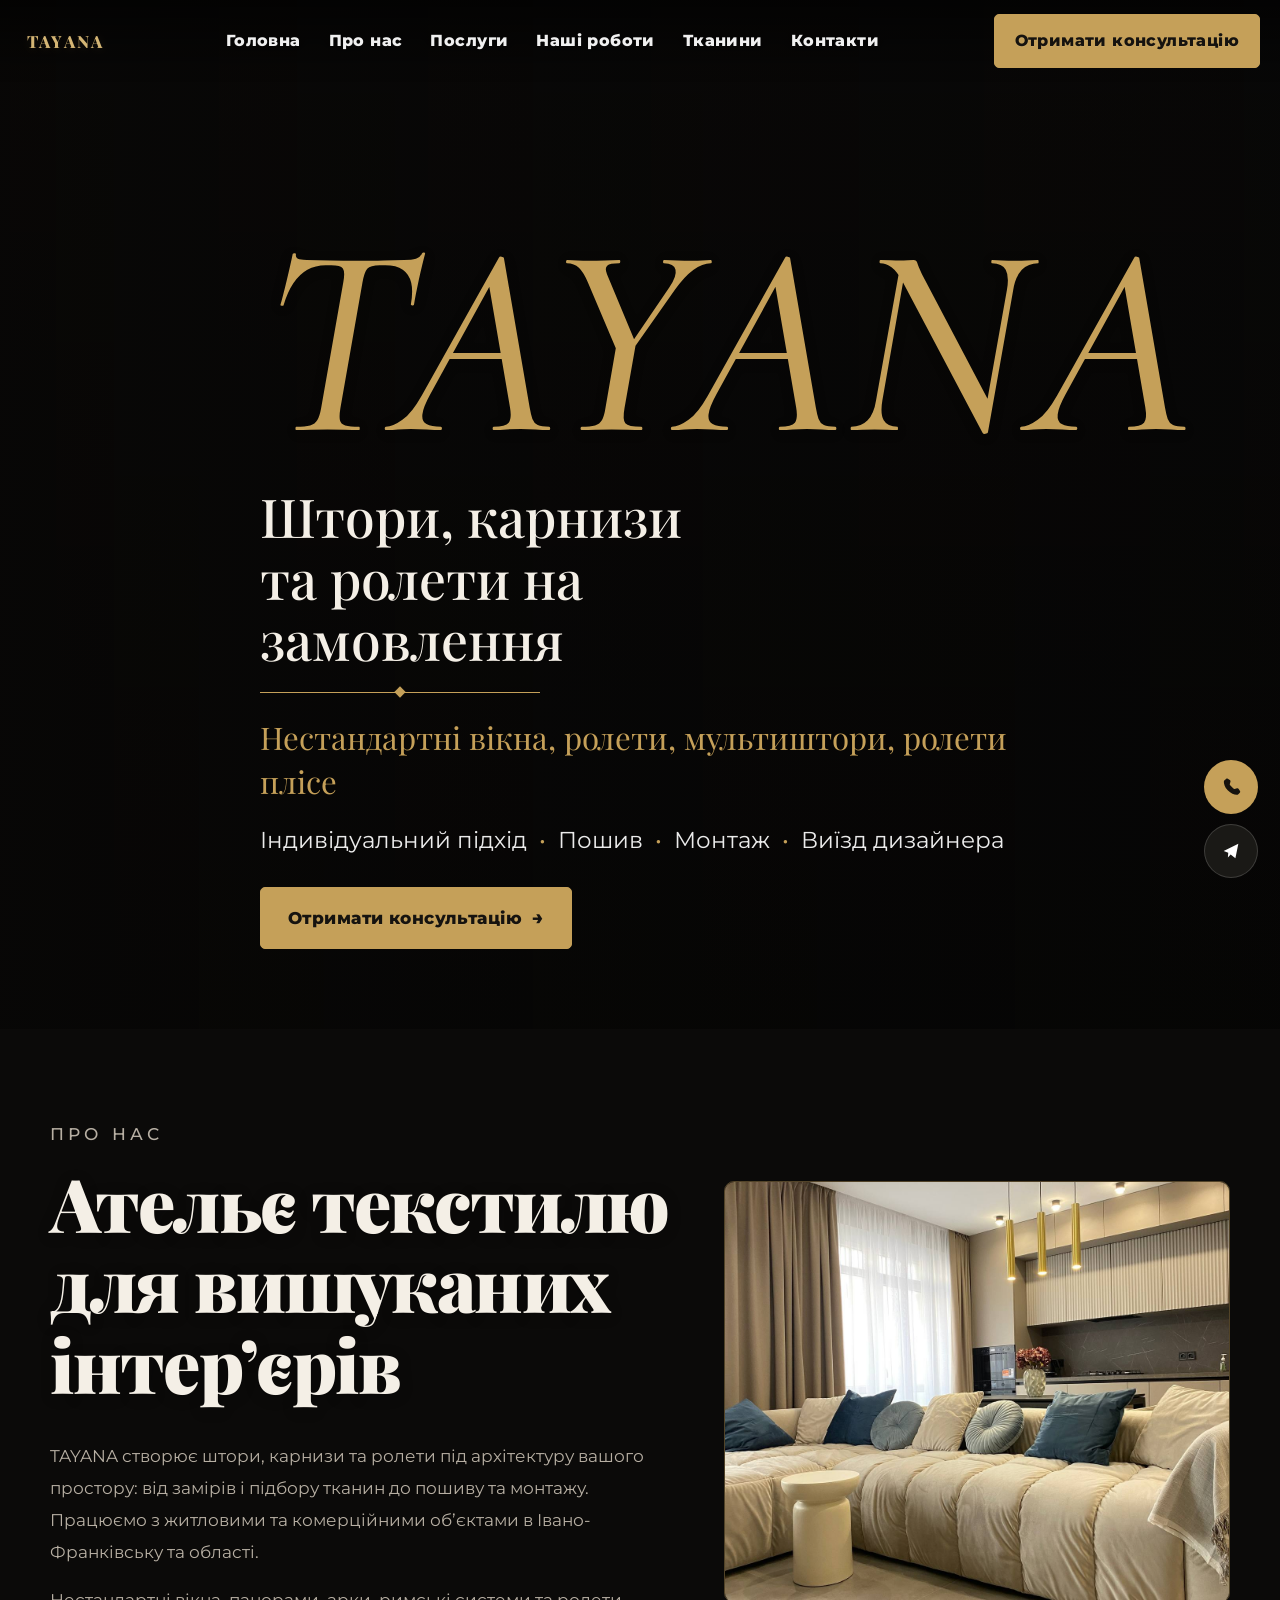
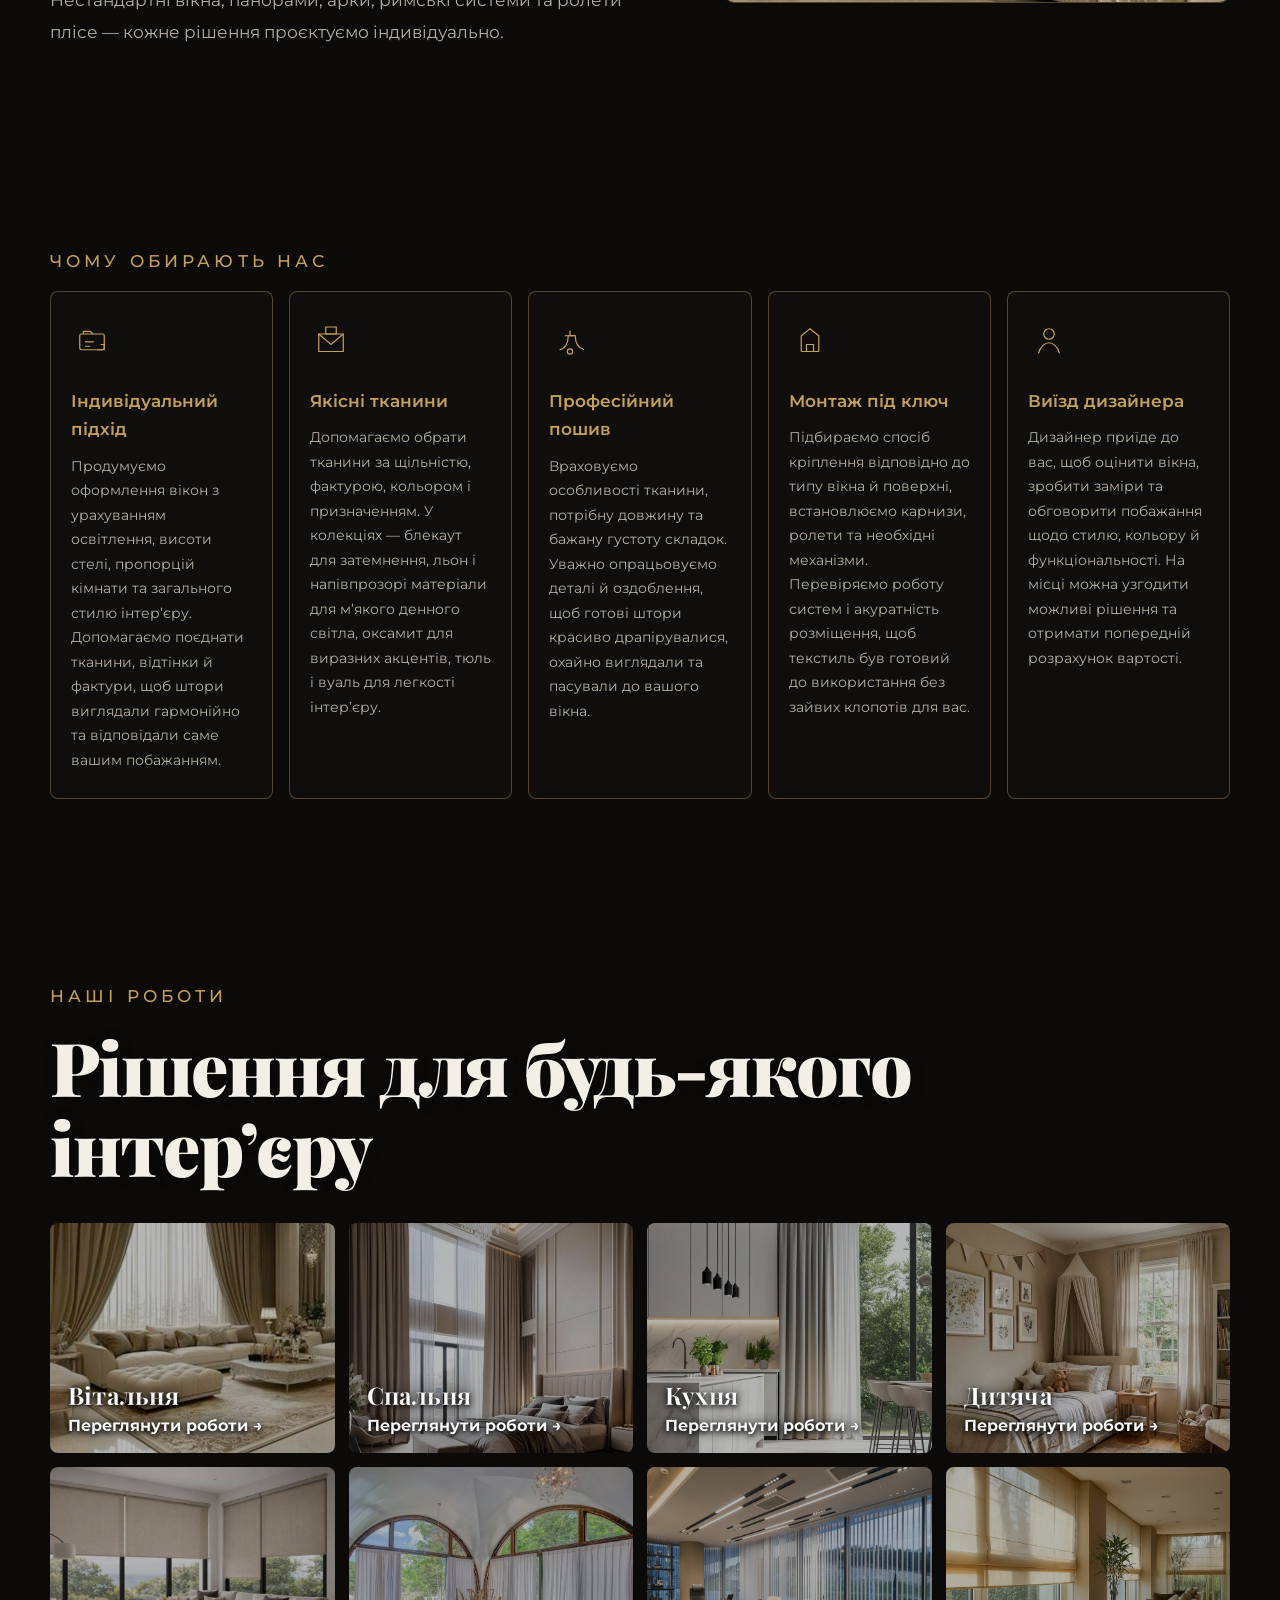
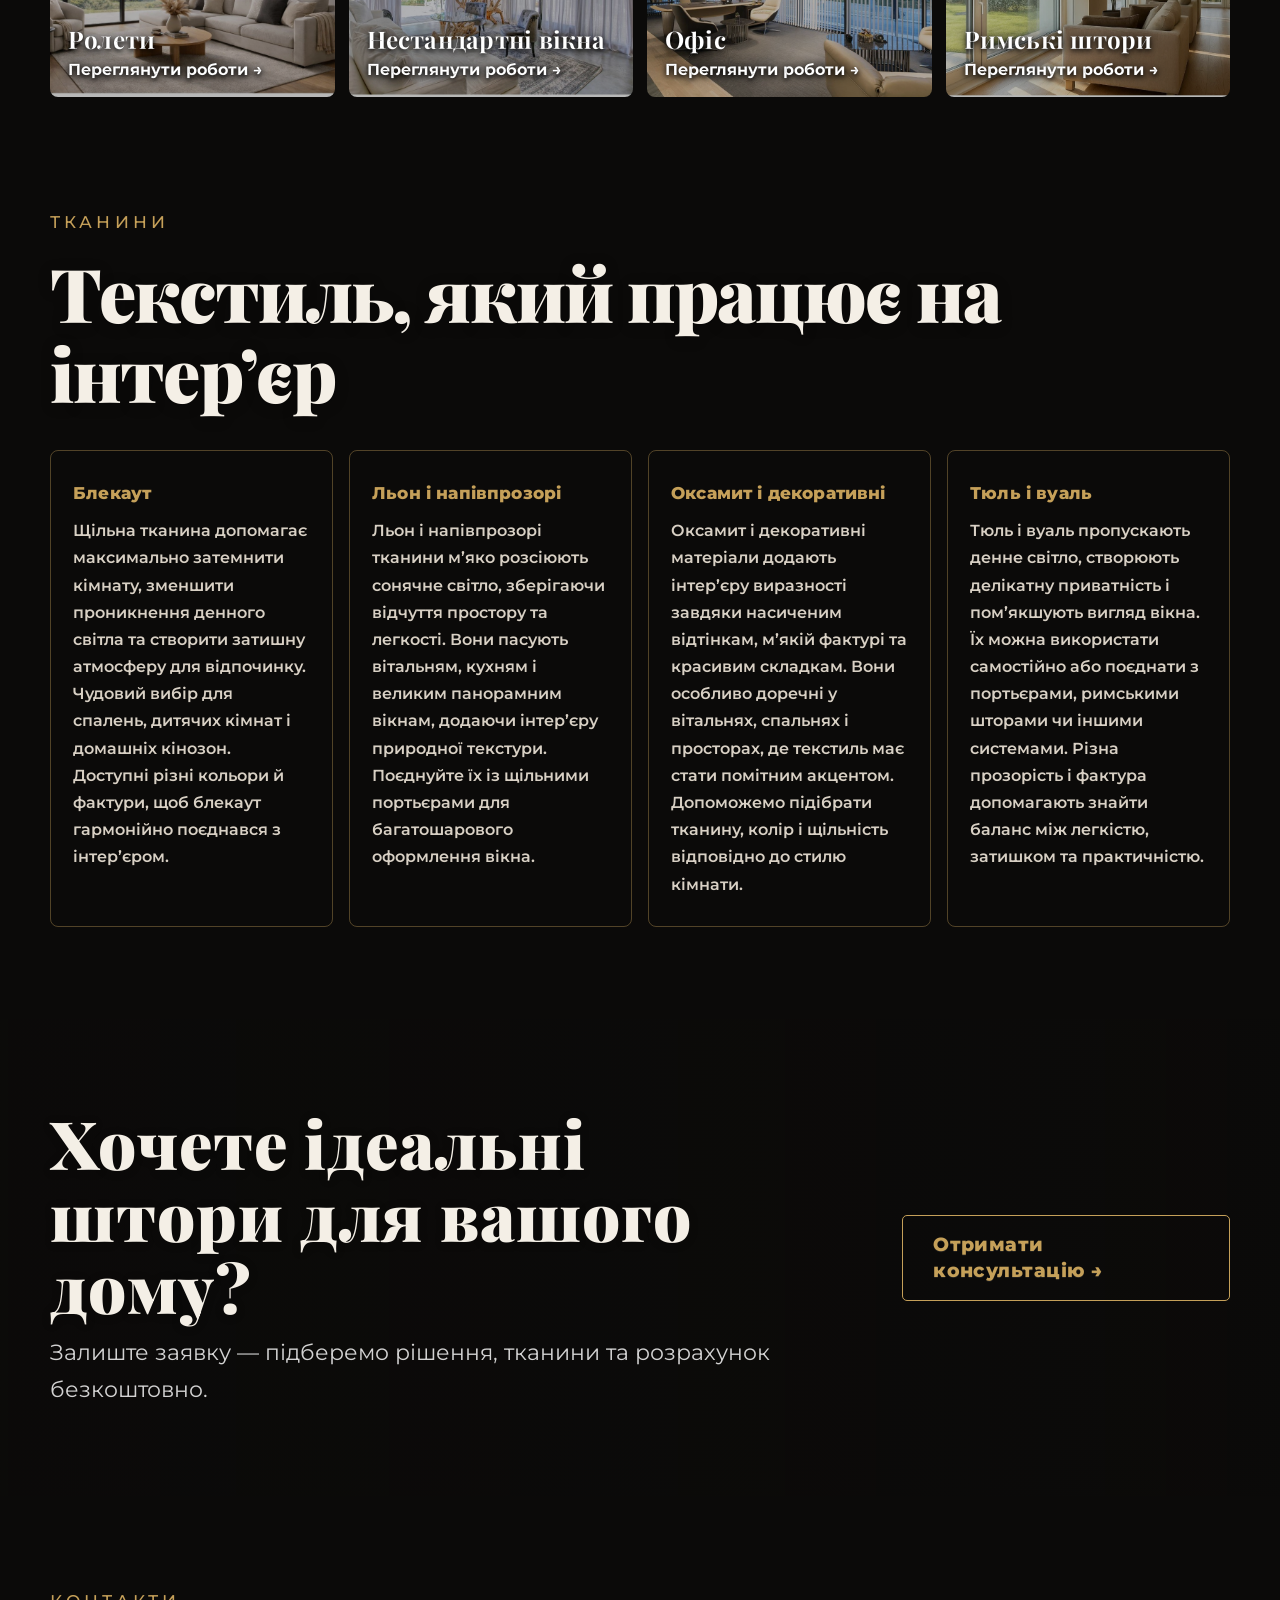
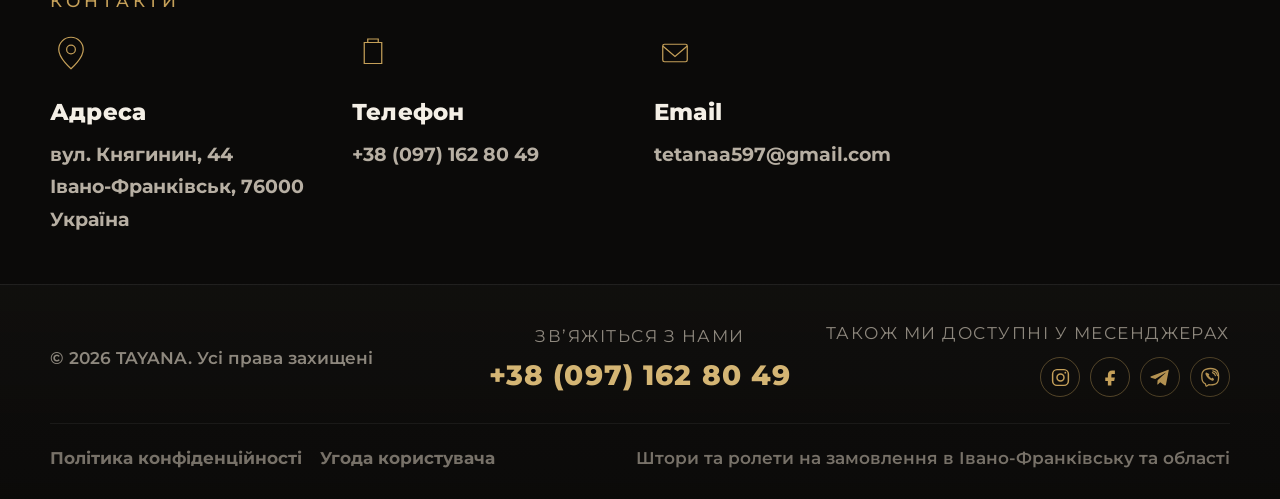
==== index.html @ 565407a5 "Update index.html" ====
<!DOCTYPE html>
<html lang="uk">
<head>
<meta charset="UTF-8">
<title>TAYANA — штори, карнизи та ролети на замовлення</title>
<meta name="viewport" content="width=device-width, initial-scale=1.0, viewport-fit=cover">
<meta name="description" content="TAYANA — індивідуальні штори, карнизи та ролети: дизайн, пошив, монтаж. Безкоштовна консультація та виїзд дизайнера в Івано-Франківську.">
<link rel="canonical" href="https://shtory.netlify.app">
<link rel="preconnect" href="https://fonts.googleapis.com">
<link rel="preconnect" href="https://fonts.gstatic.com" crossorigin>
<link href="https://fonts.googleapis.com/css2?family=Allura&family=Montserrat:wght@400;500;600&display=swap" rel="stylesheet">
<link href="https://fonts.googleapis.com/css2?family=Bodoni+Moda:ital,opsz,wght@0,6..96,400;1,6..96,400;1,6..96,500&family=Cormorant+Garamond:ital,wght@0,400;0,500;0,600;0,700;1,400;1,500;1,600;1,700&family=Montserrat:wght@400;500;600;700&display=swap" rel="stylesheet">
<link href="https://fonts.googleapis.com/css2?family=Italianno&display=swap" rel="stylesheet">
<link href="https://fonts.googleapis.com/css2?family=Allura&display=swap" rel="stylesheet">
<link href="https://fonts.googleapis.com/css2?family=Italianno&family=Montserrat:wght@400;500;600&display=swap" rel="stylesheet">
<link href="https://fonts.googleapis.com/css2?family=Ballet&family=Montserrat:wght@400;500;600&display=swap" rel="stylesheet">
<link href="https://fonts.googleapis.com/css2?family=Bodoni+Moda:wght@400&family=Playfair+Display:ital,wght@0,400;0,500;0,600;0,700;1,400&family=Montserrat:wght@300;400;500;600&display=swap" rel="stylesheet">
<link rel="stylesheet" href="css/style.css">
<link rel="icon" href="favicon.svg" type="image/svg+xml">
<link href="https://fonts.googleapis.com/css2?family=Bodoni+Moda:opsz,wght@6..96,400;6..96,500&family=Cormorant+Garamond:wght@400;500;600&family=Montserrat:wght@400;500;600&display=swap" rel="stylesheet">
<link href="https://fonts.googleapis.com/css2?family=Cormorant+Garamond:ital,wght@0,400;0,500;0,600;0,700;1,400;1,500;1,600;1,700&display=swap" rel="stylesheet">
<meta name="theme-color" content="#0b0a09">
<meta property="og:type" content="website">
<meta property="og:title" content="TAYANA — штори, карнизи та ролети на замовлення">
<meta property="og:description" content="Індивідуальні штори та жалюзі: дизайн, пошив, монтаж.">
<meta property="og:image" content="https://images.unsplash.com/photo-1618221195710-dd6b41faaea6?q=80&w=1200&auto=format&fit=crop">
<meta property="og:url" content="https://shtory.netlify.app">

</head>
<body id="top">



<header class="site-header">
  <div class="header-inner">
    <button class="logo" type="button"
      onclick="sessionStorage.setItem('tayanaRefreshToTop', '1'); if ('scrollRestoration' in history) history.scrollRestoration = 'manual'; window.location.reload();"
      aria-label="Оновити сторінку TAYANA та перейти нагору"
      title="Оновити сторінку й перейти нагору">
      <span>TAYANA</span>
    </button>

    <button class="nav-toggle" type="button" aria-expanded="false" aria-controls="site-nav" aria-label="Меню">
      <span></span><span></span><span></span>
    </button>

    <nav class="site-nav" id="site-nav" aria-label="Основна навігація">
      <a href="#top">Головна</a>
      <a href="#about">Про нас</a>
      <a href="#services">Послуги</a>
      <a href="#works">Наші роботи</a>
      <a href="#fabrics">Тканини</a>
      <a href="#contact">Контакти</a>
    </nav>

    <a class="btn btn-gold header-cta" href="#contact">Отримати консультацію</a>
  </div>
</header>

<main id="main">

<section class="hero">
  <div class="hero-overlay"></div>
  <div class="container hero-content">
    <p class="hero-brand">TAYANA</p>
    <h1>Штори, карнизи та ролети на замовлення</h1>
    <div class="diamond-line" aria-hidden="true"></div>
    <p class="hero-accent">Нестандартні вікна, ролети, мультиштори, ролети плісе</p>
    <p class="hero-features">Індивідуальний підхід <span>•</span> Пошив <span>•</span> Монтаж <span>•</span> Виїзд дизайнера</p>
    <a class="btn btn-gold" href="#contact">Отримати консультацію <span class="arrow">→</span></a>
  </div>
</section>

<section class="section about" id="about">
  <div class="container about-grid">
    <div>
      <p class="eyebrow">Про нас</p>
      <h2>Ательє текстилю для вишуканих інтер’єрів</h2>
      <p>TAYANA створює штори, карнизи та ролети під архітектуру вашого простору: від замірів і підбору тканин до пошиву та монтажу. Працюємо з житловими та комерційними об’єктами в Івано-Франківську та області.</p>
      <p>Нестандартні вікна, панорами, арки, римські системи та ролети плісе — кожне рішення проєктуємо індивідуально.</p>
    </div>
    <figure class="about-photo">
      <img src="images/shtory1.jpg" alt="Інтер’єр з індивідуальними шторами TAYANA">
    </figure>
  </div>
</section>

<section class="section why" id="services">
  <div class="container">
    <p class="eyebrow">Чому обирають нас</p>
    <div class="why-grid">
      <article class="why-card">
        <svg class="icon" viewBox="0 0 48 48" fill="none" aria-hidden="true">
          <rect x="10" y="16" width="28" height="18" rx="2" stroke="currentColor" stroke-width="1.4"/>
          <path d="M14 16v-3h8l3 3M34 28h4v6h-8" stroke="currentColor" stroke-width="1.4"/>
          <path d="M16 25h10M16 30h6" stroke="currentColor" stroke-width="1.4"/>
        </svg>
        <h3>Індивідуальний підхід</h3>
        <p>Продумуємо оформлення вікон з урахуванням освітлення, висоти стелі, пропорцій кімнати та загального стилю інтер’єру. Допомагаємо поєднати тканини, відтінки й фактури, щоб штори виглядали гармонійно та відповідали саме вашим побажанням.</p>
      </article>
      <article class="why-card">
        <svg class="icon" viewBox="0 0 48 48" fill="none" aria-hidden="true">
          <path d="M10 16h28v20H10z" stroke="currentColor" stroke-width="1.4"/>
          <path d="M10 16l14 12 14-12" stroke="currentColor" stroke-width="1.4"/>
          <path d="M18 8h12v8H18z" stroke="currentColor" stroke-width="1.4"/>
        </svg>
        <h3>Якісні тканини</h3>
        <p>Допомагаємо обрати тканини за щільністю, фактурою, кольором і призначенням. У колекціях — блекаут для затемнення, льон і напівпрозорі матеріали для м’якого денного світла, оксамит для виразних акцентів, тюль і вуаль для легкості інтер’єру.</p>
      </article>
      <article class="why-card">
        <svg class="icon" viewBox="0 0 48 48" fill="none" aria-hidden="true">
          <path d="M12 34c8-2 10-10 10-16h8c0 8 4 14 10 16" stroke="currentColor" stroke-width="1.4"/>
          <path d="M18 18h12M24 12v6" stroke="currentColor" stroke-width="1.4"/>
          <circle cx="24" cy="36" r="3" stroke="currentColor" stroke-width="1.4"/>
        </svg>
        <h3>Професійний пошив</h3>
        <p>Враховуємо особливості тканини, потрібну довжину та бажану густоту складок. Уважно опрацьовуємо деталі й оздоблення, щоб готові штори красиво драпірувалися, охайно виглядали та пасували до вашого вікна.</p>
      </article>
      <article class="why-card">
        <svg class="icon" viewBox="0 0 48 48" fill="none" aria-hidden="true">
          <path d="M14 36V18l10-8 10 8v18" stroke="currentColor" stroke-width="1.4"/>
          <path d="M14 36h20M20 28h8v8h-8z" stroke="currentColor" stroke-width="1.4"/>
        </svg>
        <h3>Монтаж під ключ</h3>
        <p>Підбираємо спосіб кріплення відповідно до типу вікна й поверхні, встановлюємо карнизи, ролети та необхідні механізми. Перевіряємо роботу систем і акуратність розміщення, щоб текстиль був готовий до використання без зайвих клопотів для вас.</p>
      </article>
      <article class="why-card">
        <svg class="icon" viewBox="0 0 48 48" fill="none" aria-hidden="true">
          <circle cx="24" cy="16" r="6" stroke="currentColor" stroke-width="1.4"/>
          <path d="M12 38c2-8 8-12 12-12s10 4 12 12" stroke="currentColor" stroke-width="1.4"/>
        </svg>
        <h3>Виїзд дизайнера</h3>
        <p>Дизайнер приїде до вас, щоб оцінити вікна, зробити заміри та обговорити побажання щодо стилю, кольору й функціональності. На місці можна узгодити можливі рішення та отримати попередній розрахунок вартості.</p>
      </article>
    </div>
  </div>
</section>

<section class="section works" id="works">
  <div class="container">
    <p class="eyebrow">Наші роботи</p>
    <h2>Рішення для будь-якого інтер’єру</h2>

    <div class="works-grid">
      <button class="work-card" type="button" onclick="openPortfolio('living')">
        <img class="work-cover" src="images/covers/living-cover.jpg" alt="Штори у вітальні" style="position:absolute;inset:0;width:100%;height:100%;object-fit:cover;filter:brightness(.72);z-index:0;">
        <span class="work-copy" style="z-index:1;">
          <strong>Вітальня</strong>
          <span>Переглянути роботи →</span>
        </span>
      </button>
      <button class="work-card" type="button" onclick="openPortfolio('bedroom')">
        <img class="work-cover" src="images/covers/bedroom-cover.jpg" alt="Штори у спальні" style="position:absolute;inset:0;width:100%;height:100%;object-fit:cover;filter:brightness(.72);z-index:0;">
        <span class="work-copy" style="z-index:1;">
          <strong>Спальня</strong>
          <span>Переглянути роботи →</span>
        </span>
      </button>
      <button class="work-card" type="button" onclick="openPortfolio('kitchen')">
        <img class="work-cover" src="images/covers/kitchen-cover.jpg" alt="Штори на кухні" style="position:absolute;inset:0;width:100%;height:100%;object-fit:cover;filter:brightness(.72);z-index:0;">
        <span class="work-copy" style="z-index:1;">
          <strong>Кухня</strong>
          <span>Переглянути роботи →</span>
        </span>
      </button>
      <button class="work-card" type="button" onclick="openPortfolio('kids')">
        <img class="work-cover" src="images/covers/kids-cover.jpg" alt="Штори у дитячій кімнаті" style="position:absolute;inset:0;width:100%;height:100%;object-fit:cover;filter:brightness(.72);z-index:0;">
        <span class="work-copy" style="z-index:1;">
          <strong>Дитяча</strong>
          <span>Переглянути роботи →</span>
        </span>
      </button>
      <button class="work-card" type="button" onclick="openPortfolio('blinds')">
        <img class="work-cover" src="images/covers/blinds-cover.jpg" alt="Ролети в сучасному інтер’єрі" style="position:absolute;inset:0;width:100%;height:100%;object-fit:cover;filter:brightness(.72);z-index:0;">
        <span class="work-copy" style="z-index:1;">
          <strong>Ролети</strong>
          <span>Переглянути роботи →</span>
        </span>
      </button>
      <button class="work-card work-card--wide" type="button" onclick="openPortfolio('custom')">
        <img class="work-cover" src="images/covers/custom-cover.jpg" alt="Штори для нестандартних вікон" style="position:absolute;inset:0;width:100%;height:100%;object-fit:cover;filter:brightness(.72);z-index:0;">
        <span class="work-copy" style="z-index:1;">
          <strong>Нестандартні вікна</strong>
          <span>Переглянути роботи →</span>
        </span>
      </button>
      <button class="work-card" type="button" onclick="openPortfolio('office')">
        <img class="work-cover" src="images/covers/office-cover.jpg" alt="Штори та ролети в офісі" style="position:absolute;inset:0;width:100%;height:100%;object-fit:cover;filter:brightness(.72);z-index:0;">
        <span class="work-copy" style="z-index:1;">
          <strong>Офіс</strong>
          <span>Переглянути роботи →</span>
        </span>
      </button>
      <button class="work-card" type="button" onclick="openPortfolio('roman')">
        <img class="work-cover" src="images/covers/roman-cover.jpg" alt="Римські штори в інтер’єрі" style="position:absolute;inset:0;width:100%;height:100%;object-fit:cover;filter:brightness(.72);z-index:0;">
        <span class="work-copy" style="z-index:1;">
          <strong>Римські штори</strong>
          <span>Переглянути роботи →</span>
        </span>
      </button>
    </div>
  </div>
</section>

<section class="section fabrics" id="fabrics">
  <div class="container">
    <p class="eyebrow">Тканини</p>
    <h2>Текстиль, який працює на інтер’єр</h2>
    <div class="fabric-grid">
      <article class="fabric-card">
        <h3>Блекаут</h3>
        <p>Щільна тканина допомагає максимально затемнити кімнату, зменшити проникнення денного світла та створити затишну атмосферу для відпочинку. Чудовий вибір для спалень, дитячих кімнат і домашніх кінозон. Доступні різні кольори й фактури, щоб блекаут гармонійно поєднався з інтер’єром.</p>
      </article>
      <article class="fabric-card">
        <h3>Льон і напівпрозорі</h3>
        <p>Льон і напівпрозорі тканини м’яко розсіюють сонячне світло, зберігаючи відчуття простору та легкості. Вони пасують вітальням, кухням і великим панорамним вікнам, додаючи інтер’єру природної текстури. Поєднуйте їх із щільними портьєрами для багатошарового оформлення вікна.</p>
      </article>
      <article class="fabric-card">
        <h3>Оксамит і декоративні</h3>
        <p>Оксамит і декоративні матеріали додають інтер’єру виразності завдяки насиченим відтінкам, м’якій фактурі та красивим складкам. Вони особливо доречні у вітальнях, спальнях і просторах, де текстиль має стати помітним акцентом. Допоможемо підібрати тканину, колір і щільність відповідно до стилю кімнати.</p>
      </article>
      <article class="fabric-card">
        <h3>Тюль і вуаль</h3>
        <p>Тюль і вуаль пропускають денне світло, створюють делікатну приватність і пом’якшують вигляд вікна. Їх можна використати самостійно або поєднати з портьєрами, римськими шторами чи іншими системами. Різна прозорість і фактура допомагають знайти баланс між легкістю, затишком та практичністю.</p>
      </article>
    </div>
  </div>
</section>

<section class="cta-banner">
  <div class="container cta-inner">
    <div>
      <h2>Хочете ідеальні штори для вашого дому?</h2>
      <p>Залиште заявку — підберемо рішення, тканини та розрахунок безкоштовно.</p>
    </div>
    <a class="btn btn-outline" href="#contact">Отримати консультацію →</a>
  </div>
</section>

<section class="section contact" id="contact">
  <div class="container">
    <p class="eyebrow">Контакти</p>
    <div class="contact-grid">
      <div class="contact-col">
        <svg class="icon" viewBox="0 0 48 48" fill="none" aria-hidden="true"><path d="M24 42s14-12 14-22a14 14 0 1 0-28 0c0 10 14 22 14 22Z" stroke="currentColor" stroke-width="1.4"/><circle cx="24" cy="20" r="5" stroke="currentColor" stroke-width="1.4"/></svg>
        <h3>Адреса</h3>
        <p>вул. Княгинин, 44<br>Івано-Франківськ, 76000<br>Україна</p>
      </div>
      <div class="contact-col">
        <svg class="icon" viewBox="0 0 48 48" fill="none" aria-hidden="true"><path d="M14 12h20v24H14z" stroke="currentColor" stroke-width="1.4"/><path d="M18 8h12v4H18zM20 36h8" stroke="currentColor" stroke-width="1.4"/></svg>
        <h3>Телефон</h3>
        <p><a href="tel:+380971628049">+38 (097) 162 80 49</a></p>
      </div>
      <div class="contact-col">
        <svg class="icon" viewBox="0 0 48 48" fill="none" aria-hidden="true"><rect x="10" y="14" width="28" height="20" rx="2" stroke="currentColor" stroke-width="1.4"/><path d="m10 16 14 12 14-12" stroke="currentColor" stroke-width="1.4"/></svg>
        <h3>Email</h3>
        <p><a href="mailto:tetanaa597@gmail.com">tetanaa597@gmail.com</a></p>
      </div>
      
    </div>
  </div>
</section>

</main>

<footer class="site-footer">
  <div class="container footer-content">

    <div class="footer-main">
      <p class="footer-copy">
        © 2026 TAYANA. Усі права захищені
      </p>

      <div class="footer-contact">
        <span class="footer-contact-label">Зв’яжіться з нами</span>

        <a
          class="footer-phone"
          href="tel:+380971628049"
          aria-label="Зателефонувати за номером +38 097 162 80 49">
          +38 (097) 162 80 49
        </a>
      </div>

      <div class="footer-messengers">
        <span class="footer-messengers-label">
          Також ми доступні у месенджерах
        </span>

        <div class="footer-social" aria-label="Месенджери та соціальні мережі">

          <!-- Instagram -->
          <a
            href="https://www.instagram.com/shtoru__roletu?igsi=MWEyeTZkY3M1dHk5aQ=="
            target="_blank"
            rel="noopener noreferrer"
            aria-label="Instagram"
            title="Instagram">
            <svg viewBox="0 0 24 24" width="22" height="22" aria-hidden="true">
              <rect
                x="3"
                y="3"
                width="18"
                height="18"
                rx="5"
                fill="none"
                stroke="currentColor"
                stroke-width="1.7"/>
              <circle
                cx="12"
                cy="12"
                r="4"
                fill="none"
                stroke="currentColor"
                stroke-width="1.7"/>
              <circle
                cx="17.5"
                cy="6.5"
                r="1"
                fill="currentColor"/>
            </svg>
          </a>

          <!-- Facebook -->
          <a
            href="https://www.facebook.com/share/14dhaqptWrh/?mibextid=wwXIfr"
            target="_blank"
            rel="noopener noreferrer"
            aria-label="Facebook"
            title="Facebook">
            <svg viewBox="0 0 24 24" width="22" height="22" aria-hidden="true">
              <path
                d="M14 8h3V4h-3c-3.3 0-5 2-5 5v3H6v4h3v5h4v-5h3.2l.8-4H13V9c0-.7.3-1 1-1Z"
                fill="currentColor"/>
            </svg>
          </a>

          <!-- Telegram -->
          <span
            class="footer-social-icon"
            aria-label="Telegram"
            title="Ми доступні у Telegram">
            <svg viewBox="0 0 24 24" width="22" height="22" aria-hidden="true">
              <path
                d="M21.5 3.5 18.3 20c-.24 1.17-.88 1.46-1.78.91l-4.87-3.59-2.35 2.26c-.26.26-.48.48-.98.48l.35-4.96 9.03-8.16c.39-.35-.09-.55-.61-.2L6.02 13.7 1.24 12.2c-1.04-.33-1.06-1.04.22-1.54L20.14 3.3c.88-.33 1.65.2 1.36.2Z"
                fill="currentColor"/>
            </svg>
          </span>

          <!-- Viber -->
          <span
            class="footer-social-icon"
            aria-label="Viber"
            title="Ми доступні у Viber">
            <svg viewBox="0 0 24 24" width="22" height="22" aria-hidden="true">
              <path
                d="M17.5 2.8C14.2 1.5 9.8 1.5 6.5 2.8 3.8 3.9 2.2 6.3 2.1 9.3c-.1 2.2.1 4.6.7 6.5.5 1.6 1.8 2.8 3.4 3.4l.5 2.1c.1.5.7.7 1.1.4l2.1-1.4c2.2.3 4.5.2 6.6-.4 2.7-.8 4.4-3.1 4.6-5.9.2-2.1.2-4.4-.1-6.4-.4-2.3-1.6-4-3.5-4.8Z"
                fill="none"
                stroke="currentColor"
                stroke-width="1.5"
                stroke-linejoin="round"/>
              <path
                d="M8.1 7.1c.2-.2.5-.3.8-.1l1.4.9c.3.2.4.5.2.8l-.6.9c.8 1.5 1.9 2.6 3.4 3.4l.9-.6c.3-.2.6-.1.8.2l.9 1.4c.2.3.1.6-.1.8l-.6.5c-.5.4-1.2.5-1.8.2-3.2-1.4-5.6-3.8-7-7-.3-.6-.2-1.3.2-1.8l.5-.6Z"
                fill="currentColor"/>
              <path
                d="M14.2 6.4c1.7.4 3 1.7 3.4 3.4M14.6 4.4c2.7.6 4.8 2.7 5.4 5.4"
                fill="none"
                stroke="currentColor"
                stroke-width="1.3"
                stroke-linecap="round"/>
            </svg>
          </span>

        </div>
      </div>
    </div>

    <div class="footer-bottom">
      <p class="footer-legal">
        <a href="privacy.html">Політика конфіденційності</a>
        <a href="terms.html">Угода користувача</a>
      </p>

      <p class="footer-note">
        Штори та ролети на замовлення в Івано-Франківську та області
      </p>
    </div>

  </div>
</footer>

<div class="fab-stack">
  <a class="fab fab-gold" href="tel:+380971628049" aria-label="Зателефонувати">
    <svg viewBox="0 0 24 24" width="22" height="22" aria-hidden="true"><path fill="currentColor" d="M6.6 3.2c.5-.5 1.3-.6 1.9-.2l2.2 1.4c.6.4.9 1.1.7 1.8l-.7 2.6c-.1.5 0 1 .4 1.4l3.5 3.5c.4.4.9.5 1.4.4l2.6-.7c.7-.2 1.4.1 1.8.7l1.4 2.2c.4.6.3 1.4-.2 1.9l-1.6 1.6c-.5.5-1.2.8-1.9.7-2.6-.2-6.3-1.6-9.7-5S4.4 9.2 4.2 6.6c-.1-.7.2-1.4.7-1.9L6.6 3.2Z"/></svg>
  </a>
  <a class="fab fab-dark" href="https://t.me/tayana_shtory" target="_blank" rel="noopener" aria-label="Написати в Telegram">
    <svg viewBox="0 0 24 24" width="22" height="22" aria-hidden="true"><path fill="currentColor" d="M4 12 20 4l-3.2 16-5.2-4.2-3 3.2.4-5.2L4 12Z"/></svg>
  </a>
</div>

<style>
#lightbox-video{
  display:none;
  width:min(92%,1200px);
  max-height:84vh;
  border-radius:8px;
  background:#000;
  object-fit:contain;
}
#lightbox-video::-webkit-media-controls-panel{background-color:rgba(0,0,0,.72);}
@media (max-width:700px){
  #lightbox-video{width:94%;max-height:78vh;}
}
</style>

<div id="lightbox" class="lightbox" onclick="closeLightbox()">
  <span class="close" onclick="closeLightbox(event)" aria-label="Закрити">✕</span>
  <span class="nav prev" onclick="prevImage(event)" aria-label="Попереднє">❮</span>

  <img id="lightbox-img" src="" alt="Фото роботи" onclick="event.stopPropagation()">

  <video
    id="lightbox-video"
    controls
    playsinline
    preload="metadata"
    onclick="event.stopPropagation()"
    aria-label="Відео роботи">
  </video>

  <div id="lightbox-counter">1 / 1</div>
  <span class="nav next" onclick="nextImage(event)" aria-label="Наступне">❯</span>
</div>

<script>
const navToggle = document.querySelector(".nav-toggle");
const header = document.querySelector(".site-header");
const siteNav = document.getElementById("site-nav");

/* Після натискання TAYANA відновлюємо сторінку на самому верху.
   Працює на десктопах, телефонах і планшетах. */
if (sessionStorage.getItem("tayanaRefreshToTop") === "1") {
  sessionStorage.removeItem("tayanaRefreshToTop");
  if ("scrollRestoration" in history) {
    history.scrollRestoration = "manual";
  }
  window.scrollTo(0, 0);
}

navToggle.addEventListener("click", () => {
  const open = header.classList.toggle("is-open");
  navToggle.setAttribute("aria-expanded", open ? "true" : "false");
});

siteNav.querySelectorAll("a").forEach((link) => {
  link.addEventListener("click", () => {
    header.classList.remove("is-open");
    navToggle.setAttribute("aria-expanded", "false");
  });
});

window.addEventListener("scroll", () => {
  header.classList.toggle("is-scrolled", window.scrollY > 24);
});

let currentIndex = 0;
let currentPortfolio = [];

const portfolios = {
  living: [
    "images/portfolio/living/living-01.jpg",
    "images/portfolio/living/living-02.jpg",
    "images/portfolio/living/living-03.jpg",
    "images/portfolio/living/living-04.jpg",
    "images/portfolio/living/living-05.jpg",
    "images/portfolio/living/living-06.jpg",
    "images/portfolio/living/living-07.jpg",
    "images/portfolio/living/living-08.jpg",
    "images/portfolio/living/living-09.jpg",
    "images/portfolio/living/living-10.jpg",
    "images/portfolio/living/living-11.jpg",
    "images/portfolio/living/living-12.jpg",
    "images/portfolio/living/living-13.jpg",
    "images/portfolio/living/living-14.jpg",
    "images/portfolio/living/living-15.jpg",
    "images/portfolio/living/living-16.jpg",
    "images/portfolio/living/living-17.jpg",
    "images/portfolio/living/living-18.mp4",
    "images/portfolio/living/living-19.mp4",
    "images/portfolio/living/living-20.jpg",
    "images/portfolio/living/living-21.jpg"
  ],
  bedroom: [
    "images/portfolio/bedroom/bedroom-01.jpg",
    "images/portfolio/bedroom/bedroom-02.jpg",
    "images/portfolio/bedroom/bedroom-03.jpg",
    "images/portfolio/bedroom/bedroom-04.jpg",
    "images/portfolio/bedroom/bedroom-05.jpg",
    "images/portfolio/bedroom/bedroom-06.jpg",
    "images/portfolio/bedroom/bedroom-07.jpg",
    "images/portfolio/bedroom/bedroom-08.jpg",
    "images/portfolio/bedroom/bedroom-09.jpg",
    "images/portfolio/bedroom/bedroom-10.jpg",
    "images/portfolio/bedroom/bedroom-11.mp4"
  ],
  kitchen: [
    "images/portfolio/kitchen/kitchen-01.jpg",
    "images/portfolio/kitchen/kitchen-02.jpg",
    "images/portfolio/kitchen/kitchen-03.jpg",
    "images/portfolio/kitchen/kitchen-04.jpg",
    "images/portfolio/kitchen/kitchen-05.jpg",
    "images/portfolio/kitchen/kitchen-06.jpg",
    "images/portfolio/kitchen/kitchen-07.jpg",
    "images/portfolio/kitchen/kitchen-08.jpg",
    "images/portfolio/kitchen/kitchen-09.jpg",
    "images/portfolio/kitchen/kitchen-10.jpg",
    "images/portfolio/kitchen/kitchen-11.jpg",
    "images/portfolio/kitchen/kitchen-12.jpg",
    "images/portfolio/kitchen/kitchen-13.jpg",
    "images/portfolio/kitchen/kitchen-14.mp4",
    "images/portfolio/kitchen/kitchen-15.jpg",
    "images/portfolio/kitchen/kitchen-16.jpg",
    "images/portfolio/kitchen/kitchen-17.jpg",
    "images/portfolio/kitchen/kitchen-18.jpg",
    "images/portfolio/kitchen/kitchen-19.jpg",
    "images/portfolio/kitchen/kitchen-20.jpg",
    "images/portfolio/kitchen/kitchen-21.jpg"
  ],
  kids: [
    "images/portfolio/kids/kids-01.jpg",
    "images/portfolio/kids/kids-02.jpg",
    "images/portfolio/kids/kids-03.jpg"
  ],
  office: [
    "images/portfolio/office/office-01.jpg",
    "images/portfolio/office/office-02.mp4",
    "images/portfolio/office/office-03.jpg",
    "images/portfolio/office/office-04.jpg",
    "images/portfolio/office/office-05.jpg",
    "images/portfolio/office/office-06.jpg",
    "images/portfolio/office/office-07.jpg",
    "images/portfolio/office/office-08.jpg",
    "images/portfolio/office/office-09.jpg",
    "images/portfolio/office/office-10.jpg",
    "images/portfolio/office/office-11.mp4",
    "images/portfolio/office/office-12.jpg",
    "images/portfolio/office/office-13.jpg",
    "images/portfolio/office/office-14.jpg",
    "images/portfolio/office/office-15.jpg",
    "images/portfolio/office/office-16.jpg"
  ],
  blinds: [
    "images/portfolio/blinds/blinds-01.mp4",
    "images/portfolio/blinds/blinds-02.jpg",
    "images/portfolio/blinds/blinds-03.mp4",
    "images/portfolio/blinds/blinds-04.jpg",
    "images/portfolio/blinds/blinds-05.jpg",
    "images/portfolio/blinds/blinds-06.jpg",
    "images/portfolio/blinds/blinds-07.jpg",
    "images/portfolio/blinds/blinds-08.jpg",
    "images/portfolio/blinds/blinds-09.mp4"
  ],
  custom: [
    "images/portfolio/custom/custom-01.jpg",
    "images/portfolio/custom/custom-02.jpg",
    "images/portfolio/custom/custom-03.jpg",
    "images/portfolio/custom/custom-04.jpg",
    "images/portfolio/custom/custom-05.jpg",
    "images/portfolio/custom/custom-06.jpg",
    "images/portfolio/custom/custom-07.jpg",
    "images/portfolio/custom/custom-08.jpg",
    "images/portfolio/custom/custom-09.jpg",
    "images/portfolio/custom/custom-10.mp4",
    "images/portfolio/custom/custom-11.mp4"
  ],
  roman: [
    "images/portfolio/roman/roman-01.jpg",
    "images/portfolio/roman/roman-02.jpg",
    "images/portfolio/roman/roman-03.jpg"
  ]
};

function updateCounter() {
  const counter = document.getElementById("lightbox-counter");
  if (counter && currentPortfolio.length) {
    counter.innerText = `${currentIndex + 1} / ${currentPortfolio.length}`;
  }
}

function showMedia(src) {
  const img = document.getElementById("lightbox-img");
  const video = document.getElementById("lightbox-video");

  const isVideo = /\.mp4(?:[?#].*)?$/i.test(src);

  if (isVideo) {
    img.style.display = "none";
    img.removeAttribute("src");
    video.style.display = "block";
    video.src = src;
    video.load();
  } else {
    video.pause();
    video.removeAttribute("src");
    video.load();
    video.style.display = "none";
    img.style.display = "block";
    img.src = src;
  }
}

function openPortfolio(type) {
  currentPortfolio = portfolios[type] || [];
  currentIndex = 0;

  if (!currentPortfolio.length) return;

  const lightbox = document.getElementById("lightbox");
  showMedia(currentPortfolio[currentIndex]);
  updateCounter();
  lightbox.style.display = "flex";
  document.body.style.overflow = "hidden";
}

function closeLightbox(e) {
  if (e) e.stopPropagation();

  const video = document.getElementById("lightbox-video");
  if (video) {
    video.pause();
    video.removeAttribute("src");
    video.load();
  }

  currentPortfolio = [];
  currentIndex = 0;
  document.getElementById("lightbox").style.display = "none";
  document.body.style.overflow = "";
}

function prevImage(e) {
  e.stopPropagation();
  if (!currentPortfolio.length) return;
  currentIndex = (currentIndex - 1 + currentPortfolio.length) % currentPortfolio.length;
  showMedia(currentPortfolio[currentIndex]);
  updateCounter();
}

function nextImage(e) {
  e.stopPropagation();
  if (!currentPortfolio.length) return;
  currentIndex = (currentIndex + 1) % currentPortfolio.length;
  showMedia(currentPortfolio[currentIndex]);
  updateCounter();
}

document.addEventListener("keydown", (e) => {
  const lightbox = document.getElementById("lightbox");
  if (lightbox.style.display === "flex") {
    if (e.key === "ArrowRight") nextImage(e);
    if (e.key === "ArrowLeft") prevImage(e);
    if (e.key === "Escape") closeLightbox();
  }
});

let touchStartX = 0;
const lightboxEl = document.getElementById("lightbox");
lightboxEl.addEventListener("touchstart", (e) => {
  touchStartX = e.changedTouches[0].screenX;
}, { passive: true });
lightboxEl.addEventListener("touchend", (e) => {
  const delta = e.changedTouches[0].screenX - touchStartX;
  if (Math.abs(delta) < 40) return;
  if (delta < 0) nextImage(e);
  else prevImage(e);
});
</script>
</body>
</html>
---- css/style.css ----
:root {
  --bg: #0b0a09;
  --bg-elev: #12110f;
  --gold: #c5a059;
  --gold-soft: #d4b574;
  --text: #f4efe6;
  --muted: #b7afa3;
  --line: rgba(197, 160, 89, 0.38);
  --container: 1180px;
  --header-h: 82px;
}

*,
*::before,
*::after {
  box-sizing: border-box;
  margin: 0;
  padding: 0;
}

html {
  scroll-behavior: smooth;
}

body {
  font-family: "Montserrat", sans-serif;
  font-weight: 400;
  color: var(--text);
  background: var(--bg);
  line-height: 1.7;
  overflow-x: hidden;
  -webkit-font-smoothing: antialiased;
}

img {
  display: block;
  max-width: 100%;
  height: auto;
}

a {
  color: inherit;
  text-decoration: none;
}

button {
  font: inherit;
  color: inherit;
  background: none;
  border: 0;
  cursor: pointer;
}

.container {
  width: min(100% - 40px, var(--container));
  margin-inline: auto;
}


.eyebrow {
  margin-bottom: 18px;
  color: var(--gold);
  font-size: 0.78rem;
  font-weight: 500;
  letter-spacing: 0.28em;
  text-transform: uppercase;
}

h1,
h2,
.logo {
  font-family: "Playfair Display", serif;
  font-weight: 500;
}

.hero-brand {
  font-family: "Bodoni Moda", serif;
  font-weight: 400;
}

h2 {
  max-width: 16ch;
  margin-bottom: 36px;
  font-size: clamp(2rem, 4vw, 3.1rem);
  line-height: 1.15;
}

h3 {
  font-size: 1.05rem;
  font-weight: 600;
}

.section {
  padding: 92px 0;
}

.icon {
  width: 42px;
  height: 42px;
  color: var(--gold);
}

/* Header */

.site-header {
  position: fixed;
  inset: 0 0 auto 0;
  z-index: 50;
  height: var(--header-h);
  background: linear-gradient(180deg, rgba(0, 0, 0, 0.55), transparent);
  transition: background 0.3s ease, border-color 0.3s ease;
}

.site-header.is-scrolled,
.site-header.is-open {
  background: rgba(11, 10, 9, 0.94);
  border-bottom: 1px solid var(--line);
}

.header-inner {
  display: flex;
  align-items: center;
  gap: 24px;
  width: min(100% - 40px, 1280px);
  height: 100%;
  margin-inline: auto;
}

/* Компактна кнопка оновлення сторінки TAYANA */

.logo {
  appearance: none;
  -webkit-appearance: none;
  display: inline-flex;
  align-items: center;
  justify-content: center;
  flex: 0 0 auto;
  width: auto;
  min-width: 0;
  height: 42px;
  padding: 0 7px;
  border: 0;
  border-radius: 4px;
  background: transparent;
  color: var(--gold-soft);
  font-family: "Playfair Display", Georgia, serif;
  font-size: 0.82rem;
  font-weight: 700;
  line-height: 1;
  letter-spacing: 0.12em;
  white-space: nowrap;
  cursor: pointer;
  text-shadow: 0 1px 8px rgba(197, 160, 89, 0.12);
  transition: color 0.25s ease, background 0.25s ease, text-shadow 0.25s ease;
}

.logo span {
  display: block;
}

.logo:hover {
  color: #f1d69b;
  background: rgba(197, 160, 89, 0.07);
  text-shadow: 0 0 14px rgba(197, 160, 89, 0.25);
}

.logo:focus-visible {
  outline: 1px solid var(--gold-soft);
  outline-offset: 3px;
}

.site-nav {
  display: flex;
  flex: 1;
  justify-content: center;
  gap: 28px;
}

.site-nav a {
  color: rgba(255, 255, 255, 0.96);
  font-size: 0.9rem;
  font-weight: 800;
  letter-spacing: 0.035em;
  text-shadow: 0 1px 8px rgba(0, 0, 0, 0.55);
}

.site-nav a:hover {
  color: var(--gold);
}

.nav-toggle {
  display: none;
  width: 42px;
  height: 42px;
  position: relative;
  margin-left: auto;
}

.nav-toggle span {
  position: absolute;
  left: 10px;
  right: 10px;
  height: 1.5px;
  background: #fff;
}

.nav-toggle span:nth-child(1) { top: 14px; }
.nav-toggle span:nth-child(2) { top: 20px; }
.nav-toggle span:nth-child(3) { top: 26px; }

.header-cta {
  min-width: 0;
}

/* Buttons */

.btn {
  display: inline-flex;
  align-items: center;
  justify-content: center;
  gap: 10px;
  min-height: 48px;
  padding: 12px 22px;
  border: 1px solid var(--gold);
  border-radius: 5px;
  font-size: 0.9rem;
  font-weight: 800;
  letter-spacing: 0.025em;
  text-shadow: 0 1px 0 rgba(255, 255, 255, 0.08);
  transition: background 0.25s ease, color 0.25s ease, transform 0.25s ease;
}

.btn-gold {
  background: var(--gold);
  color: #16130f;
}

.btn-gold:hover {
  background: var(--gold-soft);
}

.btn-outline {
  background: transparent;
  color: var(--gold);
}

.btn-outline:hover {
  background: var(--gold);
  color: #16130f;
}

.arrow {
  font-size: 1.1em;
}

/* Hero */

.hero {
  position: relative;
  min-height: 100svh;
  display: flex;
  align-items: center;
  padding: calc(var(--header-h) + 40px) 0 80px;
  background:
    url("https://images.unsplash.com/photo-1618221195710-dd6b41faaea6?q=80&w=2000&auto=format&fit=crop")
    center/cover no-repeat;
}

.hero-overlay {
  position: absolute;
  inset: 0;
  background:
    linear-gradient(90deg, rgba(8, 7, 6, 0.82) 0%, rgba(8, 7, 6, 0.45) 48%, rgba(8, 7, 6, 0.2) 100%),
    linear-gradient(180deg, rgba(0, 0, 0, 0.25), rgba(0, 0, 0, 0.55));
}

.hero-content {
  position: relative;
  z-index: 1;
  max-width: 760px;
}

.hero-brand {
  display: block;
  margin: 0 0 38px;

  color: var(--gold);
  font-family: "Italianno", cursive;
  font-style: normal;
  font-weight: 400;

  font-size: clamp(8rem, 13vw, 13rem);
  line-height: 0.65;
  letter-spacing: 0.015em;

  white-space: nowrap;
  transform: none;
  text-shadow: 0 2px 14px rgba(0, 0, 0, 0.22);
}

.hero h1 {
  max-width: 14ch;
  font-size: clamp(2rem, 4.4vw, 3.35rem);
  line-height: 1.15;
}

.diamond-line {
  position: relative;
  width: min(280px, 70%);
  height: 1px;
  margin: 22px 0;
  background: var(--gold);
}

.diamond-line::after {
  content: "";
  position: absolute;
  left: 50%;
  top: 50%;
  width: 8px;
  height: 8px;
  background: var(--gold);
  transform: translate(-50%, -50%) rotate(45deg);
}

.hero-accent {
  color: var(--gold);
  font-family: "Playfair Display", serif;
  font-size: clamp(1.05rem, 2vw, 1.35rem);
}

.hero-features {
  margin: 18px 0 28px;
  color: rgba(255, 255, 255, 0.92);
  font-size: 0.95rem;
}

.hero-features span {
  color: var(--gold);
  margin: 0 6px;
}

/* About */

.about {
  background: var(--bg);
}

.about-grid {
  display: grid;
  grid-template-columns: 1.1fr 0.9fr;
  gap: 56px;
  align-items: center;
}

.about p {
  color: var(--muted);
  margin-bottom: 16px;
}

.about-photo {
  overflow: hidden;
  border-radius: 10px;
  border: 1px solid var(--line);
}

.about-photo img {
  width: 100%;
  height: 420px;
  object-fit: cover;
}

/* Why */

.why-grid {
  display: grid;
  grid-template-columns: repeat(5, 1fr);
  gap: 16px;
}

.why-card {
  padding: 28px 20px 26px;
  border: 1px solid var(--line);
  border-radius: 8px;
  background: rgba(18, 17, 15, 0.7);
}

.why-card h3 {
  margin: 16px 0 10px;
  color: var(--gold);
}

.why-card p {
  color: var(--muted);
  font-size: 0.9rem;
}

/* Works */

.works h2 {
  max-width: none;
}

.works-grid {
  display: grid;
  grid-template-columns: repeat(4, 1fr);
  gap: 14px;
}

.work-card {
  position: relative;
  min-height: 230px;
  height: 230px;
  overflow: hidden;
  border-radius: 8px;
  text-align: left;
  background:
    linear-gradient(180deg, rgba(0, 0, 0, 0.15), rgba(0, 0, 0, 0.72)),
    var(--photo) center/cover no-repeat;
}

.work-card--wide {
  grid-column: span 1;
}

.work-copy {
  position: absolute;
  left: 18px;
  right: 18px;
  bottom: 16px;
  display: flex;
  flex-direction: column;
  gap: 4px;
}

.work-copy strong {
  font-family: "Playfair Display", serif;
  font-size: 1.25rem;
  font-weight: 500;
}

.work-copy span {
  color: rgba(255, 255, 255, 0.86);
  font-size: 0.82rem;
}

.work-card:hover {
  transform: scale(1.01);
}

/* Fabrics */

.fabrics {
  padding-top: 20px;
}

.fabric-grid {
  display: grid;
  grid-template-columns: repeat(4, 1fr);
  gap: 16px;
}

.fabric-card {
  padding: 28px 22px;
  border: 1px solid var(--line);
  border-radius: 8px;
}

.fabric-card h3 {
  margin-bottom: 10px;
  color: var(--gold);
}

.fabric-card p {
  color: var(--muted);
  font-size: 0.92rem;
}

/* CTA */

.cta-banner {
  position: relative;
  padding: 88px 0;
  background:
    linear-gradient(90deg, rgba(11, 10, 9, 0.55), rgba(11, 10, 9, 0.88)),
    url("https://images.unsplash.com/photo-1615874959474-d609969a20ed?q=80&w=1800&auto=format&fit=crop")
    center/cover no-repeat;
}

.cta-inner {
  display: flex;
  align-items: center;
  justify-content: space-between;
  gap: 32px;
}

.cta-banner h2 {
  margin-bottom: 12px;
  max-width: 16ch;
}

.cta-banner p {
  color: rgba(255, 255, 255, 0.82);
}

/* Contact */

.contact {
  padding-bottom: 48px;
}

.contact-grid {
  display: grid;
  grid-template-columns: repeat(4, 1fr);
  gap: 28px;
}

.contact-col h3 {
  margin: 14px 0 10px;
}

.contact-col p,
.contact-col a {
  color: var(--muted);
}

.contact-col a:hover {
  color: var(--gold);
}

/* Footer */

.site-footer {
  border-top: 1px solid rgba(255, 255, 255, 0.08);
  padding: 22px 0 28px;
}

.footer-bar {
  display: flex;
  align-items: center;
  justify-content: space-between;
  gap: 16px;
  color: #8d877d;
  font-size: 0.8rem;
}

.footer-legal,
.footer-social {
  display: flex;
  gap: 18px;
}

.footer-bar a:hover {
  color: var(--gold);
}

/* FAB */

.fab-stack {
  position: fixed;
  right: 22px;
  bottom: 22px;
  z-index: 40;
  display: flex;
  flex-direction: column;
  gap: 10px;
}

.fab {
  width: 54px;
  height: 54px;
  display: grid;
  place-items: center;
  border-radius: 50%;
}

.fab-gold {
  background: var(--gold);
  color: #16130f;
}

.fab-dark {
  background: #1a1916;
  color: #fff;
  border: 1px solid rgba(255, 255, 255, 0.16);
}

/* Lightbox */

.lightbox {
  position: fixed;
  inset: 0;
  display: none;
  align-items: center;
  justify-content: center;
  background: rgba(8, 7, 6, 0.94);
  z-index: 100;
}

.lightbox img {
  max-width: min(92%, 1200px);
  max-height: 84vh;
  border-radius: 8px;
}

.lightbox .nav,
.lightbox .close {
  position: absolute;
  display: grid;
  place-items: center;
  color: #fff;
  cursor: pointer;
}

.lightbox .nav {
  top: 50%;
  width: 48px;
  height: 48px;
  transform: translateY(-50%);
  font-size: 28px;
}

.lightbox .prev { left: 18px; }
.lightbox .next { right: 18px; }
.lightbox .close {
  top: 18px;
  right: 22px;
  font-size: 26px;
}

#lightbox-counter {
  position: absolute;
  bottom: 22px;
  color: var(--gold);
  letter-spacing: 0.12em;
}

/* Legal pages */

.legal-page {
  padding: calc(var(--header-h) + 48px) 0 80px;
}

.legal-page h1 {
  margin-bottom: 24px;
  font-size: 2.4rem;
}

.legal-page p,
.legal-page li {
  color: var(--muted);
  margin-bottom: 14px;
  max-width: 72ch;
}

/* Responsive */

@media (max-width: 1100px) {
  .why-grid,
  .fabric-grid,
  .contact-grid {
    grid-template-columns: repeat(2, 1fr);
  }

  .works-grid {
    grid-template-columns: repeat(2, 1fr);
  }

  .work-card--wide {
    grid-column: span 2;
  }

  .about-grid,
  .cta-inner,
  .footer-bar {
    grid-template-columns: 1fr;
    display: grid;
  }
}

.legal-header .site-nav {
  justify-content: flex-end;
}

@media (max-width: 860px) {
  .nav-toggle {
    display: block;
    justify-self: end;
  }

  .legal-header .nav-toggle {
    display: none;
  }

  .legal-header .site-nav {
    position: static;
    display: flex;
    flex-direction: row;
    gap: 16px;
    padding: 0;
    background: none;
    border: 0;
  }

  .legal-header .site-nav a {
    padding: 0;
    border: 0;
  }

  .header-cta {
    display: none;
  }

  .site-nav {
    position: absolute;
    top: var(--header-h);
    left: 0;
    right: 0;
    display: none;
    flex-direction: column;
    gap: 0;
    padding: 12px 24px 28px;
    background: rgba(11, 10, 9, 0.98);
    border-bottom: 1px solid var(--line);
  }

  .site-header.is-open .site-nav {
    display: flex;
  }

  .site-nav a {
    padding: 12px 0;
    border-bottom: 1px solid rgba(255, 255, 255, 0.06);
  }

  .why-grid,
  .fabric-grid,
  .contact-grid,
  .works-grid {
    grid-template-columns: 1fr;
  }

  .work-card--wide {
    grid-column: span 1;
  }

  .work-card {
    min-height: 210px;
  }

  .hero-brand {
    font-size: clamp(3.8rem, 13vw, 5.4rem);
  }
}

@media (max-width: 480px) {
  .container {
    width: min(100% - 28px, var(--container));
  }

  .hero {
    padding-top: calc(var(--header-h) + 24px);
    padding-bottom: 56px;
  }

  .hero-brand {
    margin-bottom: 12px;
    font-size: clamp(3.45rem, 18vw, 4.8rem);
  }
}

@media (prefers-reduced-motion: reduce) {
  html { scroll-behavior: auto; }

  * {
    animation: none !important;
    transition: none !important;
  }
}

.footer-social {
  display: flex;
  align-items: center;
  gap: 12px;
}

.footer-social a {
  width: 42px;
  height: 42px;
  display: grid;
  place-items: center;
  color: var(--gold);
  border: 1px solid var(--line);
  border-radius: 50%;
  transition:
    color 0.25s ease,
    background 0.25s ease,
    border-color 0.25s ease,
    transform 0.25s ease;
}

.footer-social a svg {
  display: block;
}

.footer-social a:hover {
  color: #16130f;
  background: var(--gold);
  border-color: var(--gold);
  transform: translateY(-3px);
}

.footer-social a:focus-visible {
  outline: 2px solid var(--gold-soft);
  outline-offset: 3px;
}

@media (max-width: 1100px) {
  .footer-social {
    justify-content: flex-start;
  }
}

@media (max-width: 480px) {
  .footer-social {
    gap: 10px;
  }

  .footer-social a {
    width: 40px;
    height: 40px;
  }
}


/* =========================================
   FOOTER CONTACT DESIGN
========================================= */

.site-footer {
  border-top: 1px solid rgba(255, 255, 255, 0.09);
  padding: 34px 0 26px;
  background:
    linear-gradient(
      180deg,
      rgba(18, 17, 15, 0.72),
      rgba(11, 10, 9, 0.96)
    );
}

.footer-content {
  display: flex;
  flex-direction: column;
  gap: 26px;
}

.footer-main {
  display: grid;
  grid-template-columns: 1fr auto 1fr;
  align-items: center;
  gap: 28px;
}

.footer-copy {
  margin: 0;
  color: #8d877d;
  font-size: 0.78rem;
  line-height: 1.5;
}

.footer-contact {
  display: flex;
  flex-direction: column;
  align-items: center;
  gap: 6px;
  text-align: center;
}

.footer-contact-label,
.footer-messengers-label {
  color: #8d877d;
  font-size: 0.7rem;
  letter-spacing: 0.08em;
  text-transform: uppercase;
}

.footer-phone {
  color: var(--gold-soft);
  font-family: "Montserrat", sans-serif;
  font-size: 1.12rem;
  font-weight: 600;
  letter-spacing: 0.04em;
  text-decoration: none;
  white-space: nowrap;
  transition:
    color 0.25s ease,
    text-shadow 0.25s ease;
}

.footer-phone:hover {
  color: #f1d69b;
  text-shadow: 0 0 18px rgba(197, 160, 89, 0.24);
}

.footer-messengers {
  display: flex;
  flex-direction: column;
  align-items: flex-end;
  gap: 10px;
}

.footer-social {
  display: flex;
  align-items: center;
  justify-content: flex-end;
  gap: 10px;
  margin: 0;
}

.footer-social a,
.footer-social-icon {
  width: 40px;
  height: 40px;
  display: inline-flex;
  align-items: center;
  justify-content: center;
  flex: 0 0 40px;
  color: var(--gold);
  border: 1px solid var(--line);
  border-radius: 50%;
  box-sizing: border-box;
  transition:
    color 0.25s ease,
    background 0.25s ease,
    border-color 0.25s ease,
    transform 0.25s ease,
    box-shadow 0.25s ease;
}

.footer-social a {
  text-decoration: none;
}

.footer-social-icon {
  cursor: default;
  opacity: 0.9;
}

.footer-social a svg,
.footer-social-icon svg {
  display: block;
  width: 21px;
  height: 21px;
}

.footer-social a:hover {
  color: #16130f;
  background: var(--gold);
  border-color: var(--gold);
  box-shadow: 0 6px 18px rgba(197, 160, 89, 0.16);
  transform: translateY(-3px);
}

.footer-social-icon:hover {
  color: var(--gold-soft);
  border-color: rgba(197, 160, 89, 0.65);
}

.footer-bottom {
  display: flex;
  align-items: center;
  justify-content: space-between;
  gap: 20px;
  padding-top: 20px;
  border-top: 1px solid rgba(255, 255, 255, 0.06);
}

.footer-legal {
  display: flex;
  flex-wrap: wrap;
  gap: 18px;
  margin: 0;
}

.footer-legal a {
  color: #777168;
  font-size: 0.72rem;
  text-decoration: none;
  transition: color 0.25s ease;
}

.footer-legal a:hover {
  color: var(--gold);
}

.footer-note {
  margin: 0;
  color: #777168;
  font-size: 0.72rem;
  text-align: right;
}

/* =========================================
   FOOTER RESPONSIVE
========================================= */

@media (max-width: 850px) {
  .footer-main {
    grid-template-columns: 1fr;
    justify-items: center;
    gap: 22px;
    text-align: center;
  }

  .footer-copy {
    order: 3;
  }

  .footer-contact {
    order: 1;
  }

  .footer-messengers {
    order: 2;
    align-items: center;
  }

  .footer-social {
    justify-content: center;
  }

  .footer-bottom {
    flex-direction: column;
    justify-content: center;
    gap: 12px;
    text-align: center;
  }

  .footer-legal {
    justify-content: center;
  }

  .footer-note {
    text-align: center;
  }
}

@media (max-width: 480px) {
  .site-footer {
    padding: 28px 0 22px;
  }

  .footer-content {
    gap: 22px;
  }

  .footer-phone {
    font-size: 1rem;
  }

  .footer-social {
    gap: 9px;
  }

  .footer-social a,
  .footer-social-icon {
    width: 38px;
    height: 38px;
    flex-basis: 38px;
  }

  .footer-social a svg,
  .footer-social-icon svg {
    width: 20px;
    height: 20px;
  }

  .footer-bottom {
    gap: 14px;
  }

  .footer-legal {
    gap: 10px 16px;
  }
}



/* Центрування секції контактів без зміни її дизайну */

.contact-section .container {
  display: flex;
  flex-direction: column;
  align-items: center;
  text-align: center;
}

.contact-section .section-heading,
.contact-section .section-title,
.contact-section .section-subtitle {
  text-align: center;
}

.contact-section .contact-grid,
.contact-section .contact-cards,
.contact-section .contacts-grid {
  justify-content: center;
  margin-left: auto;
  margin-right: auto;
}

.contact-section .contact-card {
  text-align: center;
  align-items: center;
}



/* Центрування існуючої секції Контакти */

.contact-section {
  text-align: center;
}

.contact-section .container {
  margin-left: auto;
  margin-right: auto;
}

.contact-section h2,
.contact-section h3,
.contact-section p {
  text-align: center;
}

.contact-section .contact-grid {
  justify-content: center;
  margin-left: auto;
  margin-right: auto;
}

@media (max-width: 860px) {
  .hero-brand {
    font-size: clamp(3.8rem, 13vw, 5.4rem);
    letter-spacing: -0.04em;
  }
}

@media (max-width: 480px) {
  .hero-brand {
    margin-bottom: 12px;
    font-size: clamp(3.35rem, 17vw, 4.75rem);
    letter-spacing: -0.035em;
  }
}


/* ТЕСТ ЛОГОТИПУ TAYANA — ВАРІАНТ 1 */
.hero .hero-content .hero-brand {
  font-family: "Bodoni Moda", serif !important;
  font-style: normal !important;
  font-weight: 400 !important;
  letter-spacing: 0.015em !important;
  line-height: 0.95 !important;
  transform: none !important;
  text-transform: uppercase !important;
}

/* Точне позиціонування логотипа TAYANA у першому екрані */
.hero-brand {
  position: relative;
  z-index: 2;
  margin-top: 8px;
  margin-bottom: 26px;
}

/* Адаптація для планшетів */
@media (max-width: 860px) {
  .hero-brand {
    margin-top: 0;
    margin-bottom: 22px;
    font-size: clamp(3.2rem, 9vw, 4.8rem);
    letter-spacing: 0.025em;
  }
}

/* Адаптація для телефонів */
@media (max-width: 480px) {
  .hero-brand {
    margin-bottom: 20px;
    font-size: clamp(2.8rem, 13vw, 4rem);
    letter-spacing: 0.015em;
  }
}

/* Корекція композиції першого екрана */
.hero-content {
  padding-top: 110px;
}

/* Якщо hero-content є flex-контейнером */
.hero-content .hero-brand {
  align-self: flex-start;
}

/* Планшети */
@media (max-width: 860px) {
  .hero-content {
    padding-top: 90px;
  }

  .hero-brand {
    margin-bottom: 28px;
    font-size: clamp(3rem, 8vw, 4.6rem);
    letter-spacing: 0.04em;
  }
}

/* Телефони */
@media (max-width: 480px) {
  .hero-content {
    padding-top: 70px;
  }

  .hero-brand {
    margin-bottom: 24px;
    font-size: clamp(2.7rem, 13vw, 4rem);
    letter-spacing: 0.025em;
  }
}

@media (max-width: 860px) {
  .hero-brand {
    font-size: clamp(4rem, 12vw, 6rem);
    letter-spacing: 0.015em;
    margin-bottom: 26px;
  }
}

@media (max-width: 480px) {
  .hero-brand {
    font-size: clamp(3.4rem, 16vw, 5rem);
    letter-spacing: 0;
    margin-bottom: 24px;
  }
}

@media (max-width: 860px) {
  .hero-brand {
    font-size: clamp(5rem, 14vw, 8rem);
    margin-bottom: 30px;
  }
}

@media (max-width: 480px) {
  .hero-brand {
    font-size: clamp(4rem, 18vw, 6rem);
    margin-bottom: 26px;
  }
}

@media (max-width: 860px) {
  .hero-brand {
    font-size: clamp(6rem, 18vw, 10rem);
    margin-bottom: 34px;
  }
}

@media (max-width: 480px) {
  .hero-brand {
    font-size: clamp(5rem, 22vw, 8rem);
    margin-bottom: 30px;
  }
}


/* Фінальний стиль логотипа TAYANA */
.hero-brand {
  font-family: "Ballet", cursive !important;
  font-style: normal !important;
  font-weight: 400 !important;

  font-size: clamp(8rem, 13vw, 13rem) !important;
  line-height: 0.65 !important;
  letter-spacing: 0.01em !important;

  transform: none !important;
  white-space: nowrap !important;
}

@media (max-width: 860px) {
  .hero-brand {
    font-size: clamp(6rem, 18vw, 10rem) !important;
  }
}

@media (max-width: 480px) {
  .hero-brand {
    font-size: clamp(5rem, 22vw, 8rem) !important;
  }
}

.hero-brand {
  font-family: "Courier New", monospace !important;
  font-style: normal !important;
  font-weight: 700 !important;
  font-size: 13rem !important;
  line-height: 0.65 !important;
  letter-spacing: 0 !important;
  transform: none !important;
}


/* ==========================================================
   TAYANA — узгоджене збільшення типографіки
   Додає виразності текстам, не змінюючи сітки/позицій блоків.
   ========================================================== */

/* Навігація хедера */
.site-header .site-nav a {
  font-size: 0.98rem;
  font-weight: 600;
  letter-spacing: 0.035em;
  color: rgba(255, 255, 255, 0.94);
  transition: color 0.2s ease, text-shadow 0.2s ease;
}
.site-header .site-nav a:hover,
.site-header .site-nav a:focus-visible {
  color: var(--gold);
  text-shadow: 0 0 12px rgba(197, 160, 89, 0.22);
}

/* Підзаголовки/eyebrow секцій: «Про нас», «Наші роботи»,
   «Тканини», «Контакти» та інші відповідні мітки */
.eyebrow {
  font-size: 0.95rem;
  letter-spacing: 0.22em;
}

/* Текст у першому екрані */
.hero-accent {
  font-size: clamp(1.25rem, 2.25vw, 1.65rem);
  line-height: 1.45;
}
.hero-features {
  font-size: clamp(1.05rem, 1.5vw, 1.2rem);
  line-height: 1.6;
}

/* Основний текст секції «Про нас» */
.about-grid > div > p:not(.eyebrow) {
  font-size: clamp(1.05rem, 1.35vw, 1.18rem);
  line-height: 1.85;
}

/* Назви карток і підпис-посилання в галереї — жирні та читабельні */
.work-copy strong {
  color: #fff;
  font-size: clamp(1.4rem, 1.9vw, 1.7rem);
  font-weight: 700;
  line-height: 1.2;
  letter-spacing: 0.01em;
  text-shadow: 0 2px 5px rgba(0, 0, 0, 0.95), 0 0 14px rgba(0, 0, 0, 0.8);
  -webkit-text-stroke: 0.25px rgba(0, 0, 0, 0.45);
}
.work-copy span {
  color: #fff;
  font-size: 1rem;
  font-weight: 700;
  line-height: 1.45;
  text-shadow: 0 2px 5px rgba(0, 0, 0, 1), 0 0 12px rgba(0, 0, 0, 0.9);
  -webkit-text-stroke: 0.2px rgba(0, 0, 0, 0.4);
}

/* Нижній блок сайту */
.site-footer .footer-copy,
.site-footer .footer-contact-label,
.site-footer .footer-messengers-label,
.site-footer .footer-legal a,
.site-footer .footer-tagline {
  font-size: 0.98rem;
  line-height: 1.65;
}
.site-footer .footer-phone {
  font-size: clamp(1.3rem, 1.8vw, 1.6rem);
  line-height: 1.4;
  font-weight: 600;
}

/* Адаптивність типографіки без зміни структури */
@media (max-width: 860px) {
  .site-header .site-nav a {
    font-size: 1.08rem;
  }
  .about-grid > div > p:not(.eyebrow) {
    font-size: 1.08rem;
  }
  .work-copy strong {
    font-size: 1.4rem;
    font-weight: 700;
  }
  .work-copy span {
    font-size: 1rem;
    font-weight: 700;
  }
}
@media (max-width: 480px) {
  .eyebrow {
    font-size: 0.88rem;
    letter-spacing: 0.18em;
  }
  .hero-accent {
    font-size: 1.18rem;
  }
  .hero-features {
    font-size: 1rem;
  }
  .about-grid > div > p:not(.eyebrow) {
    font-size: 1.02rem;
    line-height: 1.75;
  }
  .work-copy strong {
    font-size: 1.3rem;
    font-weight: 700;
  }
  .work-copy span {
    font-size: 0.98rem;
    font-weight: 700;
  }
  .site-footer .footer-copy,
  .site-footer .footer-contact-label,
  .site-footer .footer-messengers-label,
  .site-footer .footer-legal a,
  .site-footer .footer-tagline {
    font-size: 0.92rem;
  }
}

/* =========================================================
   TAYANA WORDMARK — вигляд за наданим референсом
   Елегантний великий курсивний антиквений напис золотого кольору.
   Решта стилів сайту не змінюється.
   ========================================================= */
.hero .hero-content .hero-brand,
.hero-content .hero-brand,
.hero-brand {
  font-family: "Cormorant Garamond", Georgia, "Times New Roman", serif !important;
  font-style: italic !important;
  font-weight: 500 !important;
  font-size: clamp(8.5rem, 25vw, 17rem) !important;
  line-height: 0.82 !important;
  letter-spacing: 0.015em !important;
  color: var(--gold) !important;
  text-transform: uppercase !important;
  white-space: nowrap !important;
  transform: none !important;
  text-shadow: 0 2px 12px rgba(0, 0, 0, 0.24) !important;
  margin: 0 0 30px !important;
}

/* Планшети */
@media (max-width: 860px) {
  .hero .hero-content .hero-brand,
  .hero-content .hero-brand,
  .hero-brand {
    font-size: clamp(5.2rem, 19vw, 10rem) !important;
    letter-spacing: 0.005em !important;
    margin-bottom: 24px !important;
  }
}

/* Телефони */
@media (max-width: 480px) {
  .hero .hero-content .hero-brand,
  .hero-content .hero-brand,
  .hero-brand {
    font-size: clamp(3.8rem, 18vw, 5.8rem) !important;
    letter-spacing: 0 !important;
    margin-bottom: 18px !important;
  }
}



/* Посилена типографіка секцій, тканин і контактів TAYANA */

/* Основні назви розділів: «Про нас», «Чому обирають нас»,
   «Наші роботи», «Тканини» та інші заголовки другого рівня */
h2,
.section-title,
.section-heading {
  font-weight: 800;
  text-shadow: 0 1px 10px rgba(0, 0, 0, 0.22);
}

/* Назви карток тканин, контактних блоків і підрозділів */
.fabric-card h3,
.contact-col h3,
.contact-card h3,
.contact-section h3,
.site-footer h3 {
  font-weight: 800;
  letter-spacing: 0.01em;
}

/* Описи тканин та інші тексти в картках */
.fabric-card p {
  font-size: 1rem;
  font-weight: 600;
  line-height: 1.7;
  color: #d8d0c4;
}

/* Контактні дані: телефон, email та посилання */
.contact-col p,
.contact-col a,
.contact-card p,
.contact-card a,
.contact-section p,
.contact-section a {
  font-weight: 700;
  line-height: 1.65;
}

/* Телефон у футері та CTA */
.footer-phone,
.footer-phone a,
.cta-banner .btn,
.contact-section .btn {
  font-weight: 800;
}

/* Підпис у футері, юридичні посилання та короткий текст */
.footer-bar,
.footer-legal a,
.footer-social a,
.site-footer p,
.site-footer a {
  font-weight: 600;
}

/* На телефонах зберігаємо комфортне читання без надмірного ущільнення */
@media (max-width: 600px) {
  h2,
  .section-title,
  .section-heading {
    font-weight: 800;
  }

  .fabric-card p {
    font-size: 0.98rem;
    line-height: 1.65;
  }

  .contact-col p,
  .contact-col a,
  .contact-card p,
  .contact-card a,
  .contact-section p,
  .contact-section a {
    font-weight: 700;
  }
}



/* ОСНОВНІ ЗАГОЛОВКИ СЕКЦІЙ — більші та значно жирніші */
#about h2,
#why-us h2,
#works h2,
#fabrics h2,
#contact h2,
section#about h2,
section#why-us h2,
section#works h2,
section#fabrics h2,
section#contact h2,
.about h2,
.why-us h2,
.works h2,
.fabrics h2,
.contact h2,
.section-title,
.section-heading {
  font-size: clamp(2.45rem, 4.6vw, 3.8rem);
  font-weight: 900;
  line-height: 1.08;
  letter-spacing: -0.025em;
  text-shadow: 0 2px 14px rgba(0, 0, 0, 0.28);
}

@media (max-width: 860px) {
  #about h2,
  #why-us h2,
  #works h2,
  #fabrics h2,
  #contact h2,
  section#about h2,
  section#why-us h2,
  section#works h2,
  section#fabrics h2,
  section#contact h2,
  .about h2,
  .why-us h2,
  .works h2,
  .fabrics h2,
  .contact h2,
  .section-title,
  .section-heading {
    font-size: clamp(2.1rem, 6vw, 3rem);
    font-weight: 900;
    line-height: 1.1;
  }
}

@media (max-width: 480px) {
  #about h2,
  #why-us h2,
  #works h2,
  #fabrics h2,
  #contact h2,
  section#about h2,
  section#why-us h2,
  section#works h2,
  section#fabrics h2,
  section#contact h2,
  .about h2,
  .why-us h2,
  .works h2,
  .fabrics h2,
  .contact h2,
  .section-title,
  .section-heading {
    font-size: clamp(1.9rem, 8vw, 2.5rem);
    font-weight: 900;
    line-height: 1.12;
    letter-spacing: -0.02em;
  }
}



/* ОСНОВНІ НАЗВИ РОЗДІЛІВ: Про нас, Чому обирають нас,
   Наші роботи, Тканини, Контакти */
section h2,
.section h2,
.section-title,
.section-heading {
  font-size: clamp(2.8rem, 5.2vw, 4.25rem) !important;
  font-weight: 900 !important;
  line-height: 1.08 !important;
  letter-spacing: 0.015em;
  max-width: none;
}

@media (max-width: 860px) {
  section h2,
  .section h2,
  .section-title,
  .section-heading {
    font-size: clamp(2.35rem, 7vw, 3.35rem) !important;
    font-weight: 900 !important;
    line-height: 1.1 !important;
  }
}

@media (max-width: 480px) {
  section h2,
  .section h2,
  .section-title,
  .section-heading {
    font-size: clamp(2rem, 8.5vw, 2.75rem) !important;
    font-weight: 900 !important;
    line-height: 1.12 !important;
  }
}

/* TAYANA — трохи вище на мобільних екранах */
@media (max-width: 480px) {
  .hero .hero-content .hero-brand {
    position: relative;
    top: -14px;
  }
}



/* Збільшений шрифт усієї верхньої панелі TAYANA */
.site-header .logo {
  font-size: 1.05rem;
  font-weight: 800;
  letter-spacing: 0.13em;
}

.site-header .site-nav a {
  font-size: 1.02rem;
  font-weight: 800;
  letter-spacing: 0.025em;
}

.site-header .header-cta {
  font-size: 1rem;
  font-weight: 800;
  padding-inline: 20px;
}

/* На середніх екранах зберігаємо меню компактним, але читабельним */
@media (min-width: 861px) and (max-width: 1100px) {
  .site-header .header-inner {
    gap: 16px;
    width: min(100% - 28px, 1280px);
  }

  .site-header .site-nav {
    gap: 14px;
  }

  .site-header .site-nav a {
    font-size: 0.94rem;
  }

  .site-header .header-cta {
    font-size: 0.9rem;
    padding-inline: 14px;
  }
}

/* Збільшені написи у розкритому мобільному меню */
@media (max-width: 860px) {
  .site-header .logo {
    font-size: 1rem;
  }

  .site-header .site-nav {
    gap: 0;
  }

  .site-header .site-nav a {
    font-size: 1.12rem;
    font-weight: 800;
    letter-spacing: 0.025em;
    padding-block: 14px;
  }
}

@media (max-width: 480px) {
  .site-header .logo {
    font-size: 0.98rem;
    letter-spacing: 0.12em;
  }

  .site-header .site-nav a {
    font-size: 1.08rem;
  }
}


/* ==========================================================
   TAYANA — пропорційно збільшена типографіка першого екрана
   Збільшуються лише три потрібні написи; решта стилів збережена.
   ========================================================== */
.hero .hero-content .hero-accent {
  font-size: clamp(1.4rem, 2.6vw, 1.95rem) !important;
  line-height: 1.42 !important;
}

.hero .hero-content .hero-features {
  font-size: clamp(1.2rem, 1.8vw, 1.42rem) !important;
  line-height: 1.65 !important;
}

.hero .hero-content > .btn {
  font-size: clamp(1.05rem, 1.35vw, 1.22rem) !important;
  min-height: 54px;
  padding: 14px 27px;
}

@media (max-width: 860px) {
  .hero .hero-content .hero-accent {
    font-size: clamp(1.35rem, 3.4vw, 1.75rem) !important;
  }

  .hero .hero-content .hero-features {
    font-size: clamp(1.12rem, 2.6vw, 1.32rem) !important;
  }

  .hero .hero-content > .btn {
    font-size: 1.12rem !important;
    min-height: 54px;
    padding: 14px 24px;
  }
}

@media (max-width: 480px) {
  .hero .hero-content .hero-accent {
    font-size: 1.3rem !important;
    line-height: 1.4 !important;
  }

  .hero .hero-content .hero-features {
    font-size: 1.08rem !important;
    line-height: 1.7 !important;
  }

  .hero .hero-content > .btn {
    font-size: 1.08rem !important;
    min-height: 52px;
    padding: 13px 20px;
  }
}


/* ==========================================================
   TAYANA — наступне узгоджене збільшення типографіки
   Заголовки секцій, CTA-банер, контакти та весь футер.
   Зберігає палітру, розташування й адаптивність сайту.
   ========================================================== */

/* Мітки секцій: «Про нас», «Чому обирають нас», «Наші роботи», «Тканини», «Контакти» */
section .eyebrow,
.section .eyebrow {
  font-size: clamp(1rem, 1.35vw, 1.18rem) !important;
  line-height: 1.5 !important;
  letter-spacing: 0.24em !important;
}

/* Основні заголовки розділів — наступне пропорційне збільшення */
#about h2,
#why-us h2,
#works h2,
#fabrics h2,
#contact h2,
section#about h2,
section#why-us h2,
section#works h2,
section#fabrics h2,
section#contact h2,
.about h2,
.why-us h2,
.works h2,
.fabrics h2,
.contact h2,
section h2.section-title,
section h2.section-heading {
  font-size: clamp(3.15rem, 5.8vw, 4.8rem) !important;
  line-height: 1.08 !important;
  font-weight: 900 !important;
}

/* Текст під закликом до дії */
.cta-banner p,
.cta-banner .cta-text,
.cta-banner .cta-copy,
.cta-banner .cta-description {
  font-size: clamp(1.15rem, 1.7vw, 1.45rem) !important;
  line-height: 1.7 !important;
}

/* Кнопка «Отримати консультацію» в CTA-банері */
.cta-banner .btn,
.cta-banner a.btn,
.cta-banner .button {
  font-size: clamp(1.12rem, 1.45vw, 1.3rem) !important;
  line-height: 1.4 !important;
  min-height: 58px;
  padding: 16px 30px !important;
}

/* Контакти: заголовки, підписи й дані */
#contact .contact-col h3,
#contact .contact-card h3,
#contact .contact-section h3,
.contact-section .contact-col h3,
.contact-section .contact-card h3 {
  font-size: clamp(1.25rem, 1.8vw, 1.55rem) !important;
  line-height: 1.4 !important;
}

#contact .contact-col p,
#contact .contact-col a,
#contact .contact-card p,
#contact .contact-card a,
#contact .contact-section p,
#contact .contact-section a,
.contact-section .contact-col p,
.contact-section .contact-col a {
  font-size: clamp(1.08rem, 1.45vw, 1.25rem) !important;
  line-height: 1.75 !important;
}

/* Футер — усі основні написи збільшені узгоджено */
.site-footer .footer-copy,
.site-footer .footer-contact-label,
.site-footer .footer-messengers-label,
.site-footer .footer-legal a,
.site-footer .footer-tagline,
.site-footer .footer-bar,
.site-footer .footer-social a,
.site-footer p,
.site-footer a {
  font-size: clamp(1rem, 1.3vw, 1.16rem) !important;
  line-height: 1.7 !important;
}

.site-footer .footer-contact-label,
.site-footer .footer-messengers-label {
  letter-spacing: 0.09em;
}

.site-footer .footer-phone,
.site-footer .footer-phone a {
  font-size: clamp(1.55rem, 2.2vw, 1.95rem) !important;
  line-height: 1.4 !important;
  font-weight: 800 !important;
}

.site-footer .footer-legal a {
  font-weight: 700 !important;
}

@media (max-width: 860px) {
  #about h2,
  #why-us h2,
  #works h2,
  #fabrics h2,
  #contact h2,
  section#about h2,
  section#why-us h2,
  section#works h2,
  section#fabrics h2,
  section#contact h2,
  .about h2,
  .why-us h2,
  .works h2,
  .fabrics h2,
  .contact h2,
  section h2.section-title,
  section h2.section-heading {
    font-size: clamp(2.65rem, 7.5vw, 3.7rem) !important;
    line-height: 1.1 !important;
  }

  .cta-banner p,
  .cta-banner .cta-text,
  .cta-banner .cta-copy,
  .cta-banner .cta-description {
    font-size: 1.18rem !important;
  }

  .site-footer .footer-copy,
  .site-footer .footer-contact-label,
  .site-footer .footer-messengers-label,
  .site-footer .footer-legal a,
  .site-footer .footer-tagline,
  .site-footer .footer-bar,
  .site-footer .footer-social a,
  .site-footer p,
  .site-footer a {
    font-size: 1.02rem !important;
  }
}

@media (max-width: 480px) {
  section .eyebrow,
  .section .eyebrow {
    font-size: 0.98rem !important;
    letter-spacing: 0.18em !important;
  }

  #about h2,
  #why-us h2,
  #works h2,
  #fabrics h2,
  #contact h2,
  section#about h2,
  section#why-us h2,
  section#works h2,
  section#fabrics h2,
  section#contact h2,
  .about h2,
  .why-us h2,
  .works h2,
  .fabrics h2,
  .contact h2,
  section h2.section-title,
  section h2.section-heading {
    font-size: clamp(2.3rem, 9vw, 3rem) !important;
    line-height: 1.12 !important;
  }

  .cta-banner p,
  .cta-banner .cta-text,
  .cta-banner .cta-copy,
  .cta-banner .cta-description {
    font-size: 1.08rem !important;
    line-height: 1.7 !important;
  }

  .cta-banner .btn,
  .cta-banner a.btn,
  .cta-banner .button {
    font-size: 1.08rem !important;
    padding: 14px 20px !important;
    min-height: 54px;
  }

  #contact .contact-col h3,
  #contact .contact-card h3,
  #contact .contact-section h3,
  .contact-section .contact-col h3,
  .contact-section .contact-card h3 {
    font-size: 1.2rem !important;
  }

  #contact .contact-col p,
  #contact .contact-col a,
  #contact .contact-card p,
  #contact .contact-card a,
  #contact .contact-section p,
  #contact .contact-section a,
  .contact-section .contact-col p,
  .contact-section .contact-col a {
    font-size: 1.05rem !important;
  }

  .site-footer .footer-phone,
  .site-footer .footer-phone a {
    font-size: 1.5rem !important;
  }

  .site-footer .footer-copy,
  .site-footer .footer-contact-label,
  .site-footer .footer-messengers-label,
  .site-footer .footer-legal a,
  .site-footer .footer-tagline,
  .site-footer .footer-bar,
  .site-footer .footer-social a,
  .site-footer p,
  .site-footer a {
    font-size: 0.98rem !important;
  }
}


/* TAYANA — помірне підняття логотипа на мобільних екранах */
@media (max-width: 860px) {
  .hero .hero-content .hero-brand,
  .hero-content .hero-brand,
  .hero-brand {
    position: relative !important;
    top: -68px !important;
  }
}

@media (max-width: 480px) {
  .hero .hero-content .hero-brand,
  .hero-content .hero-brand,
  .hero-brand {
    top: -96px !important;
  }
}
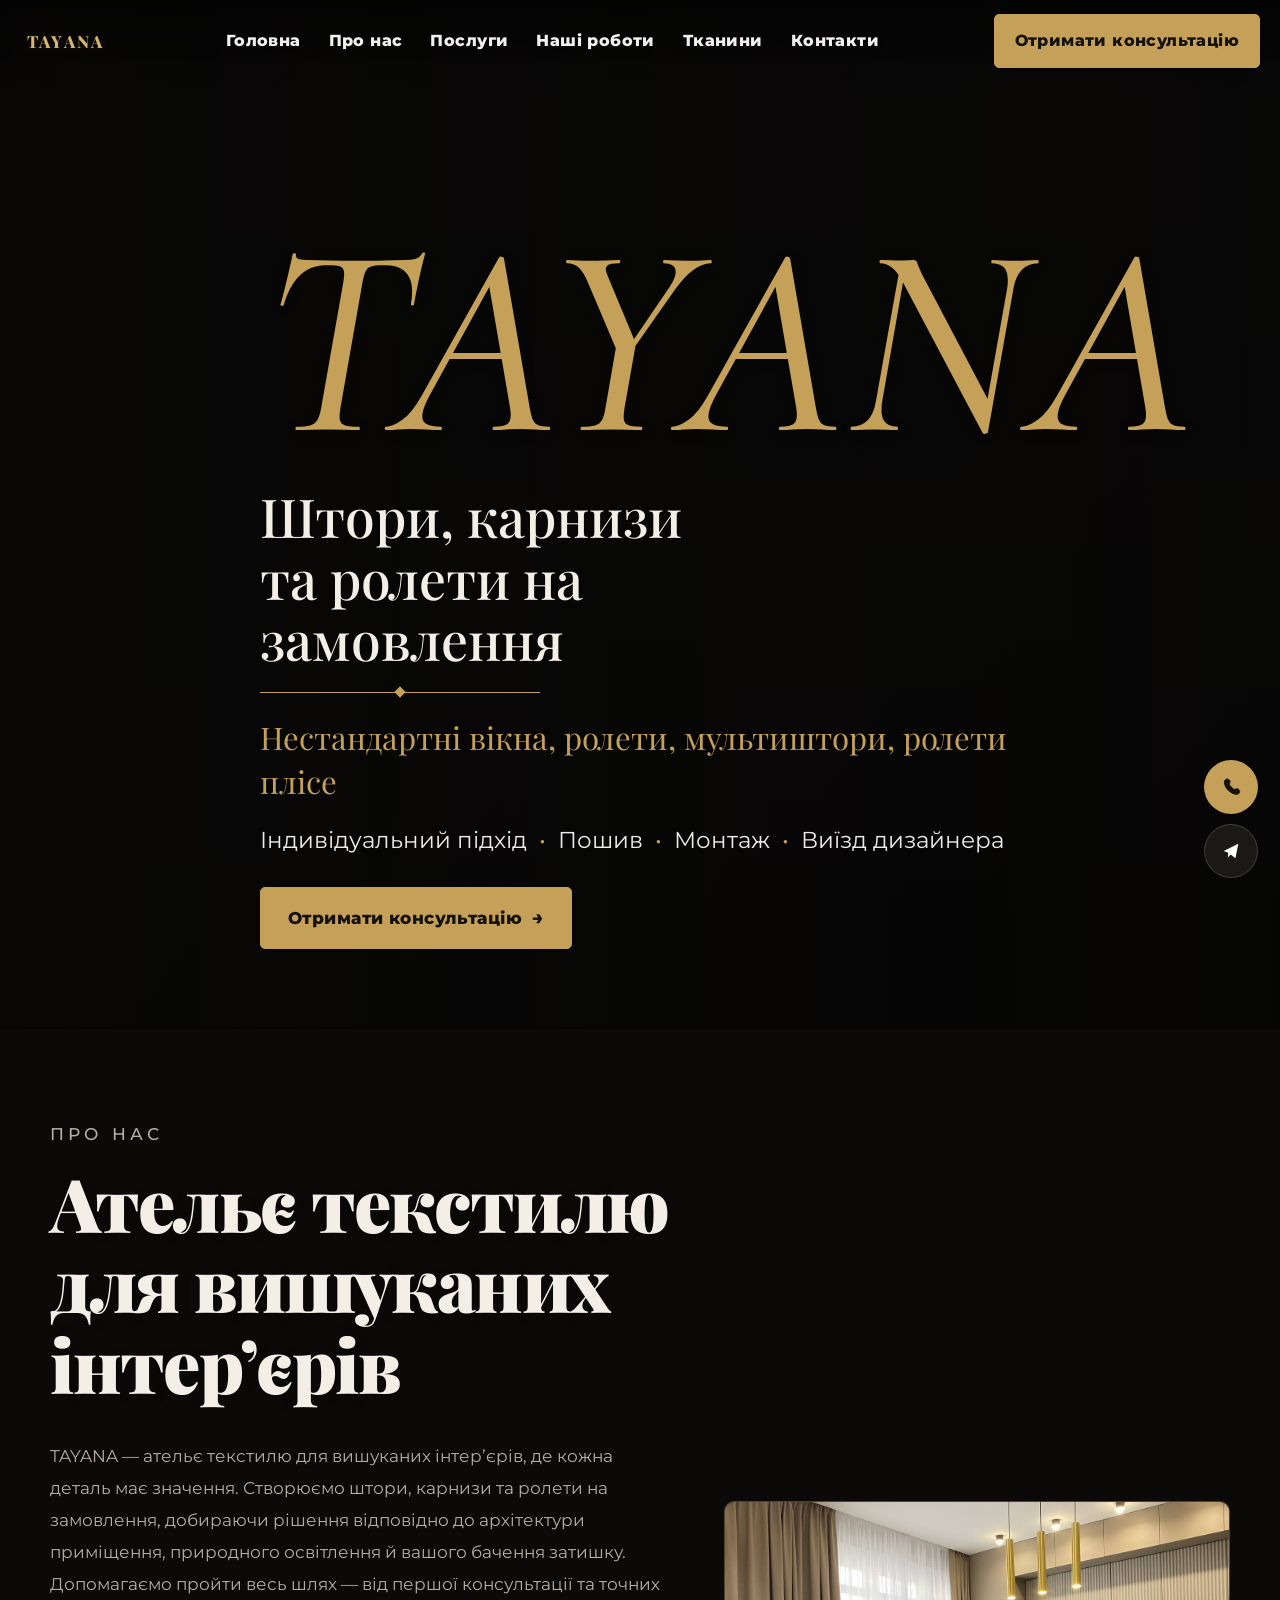
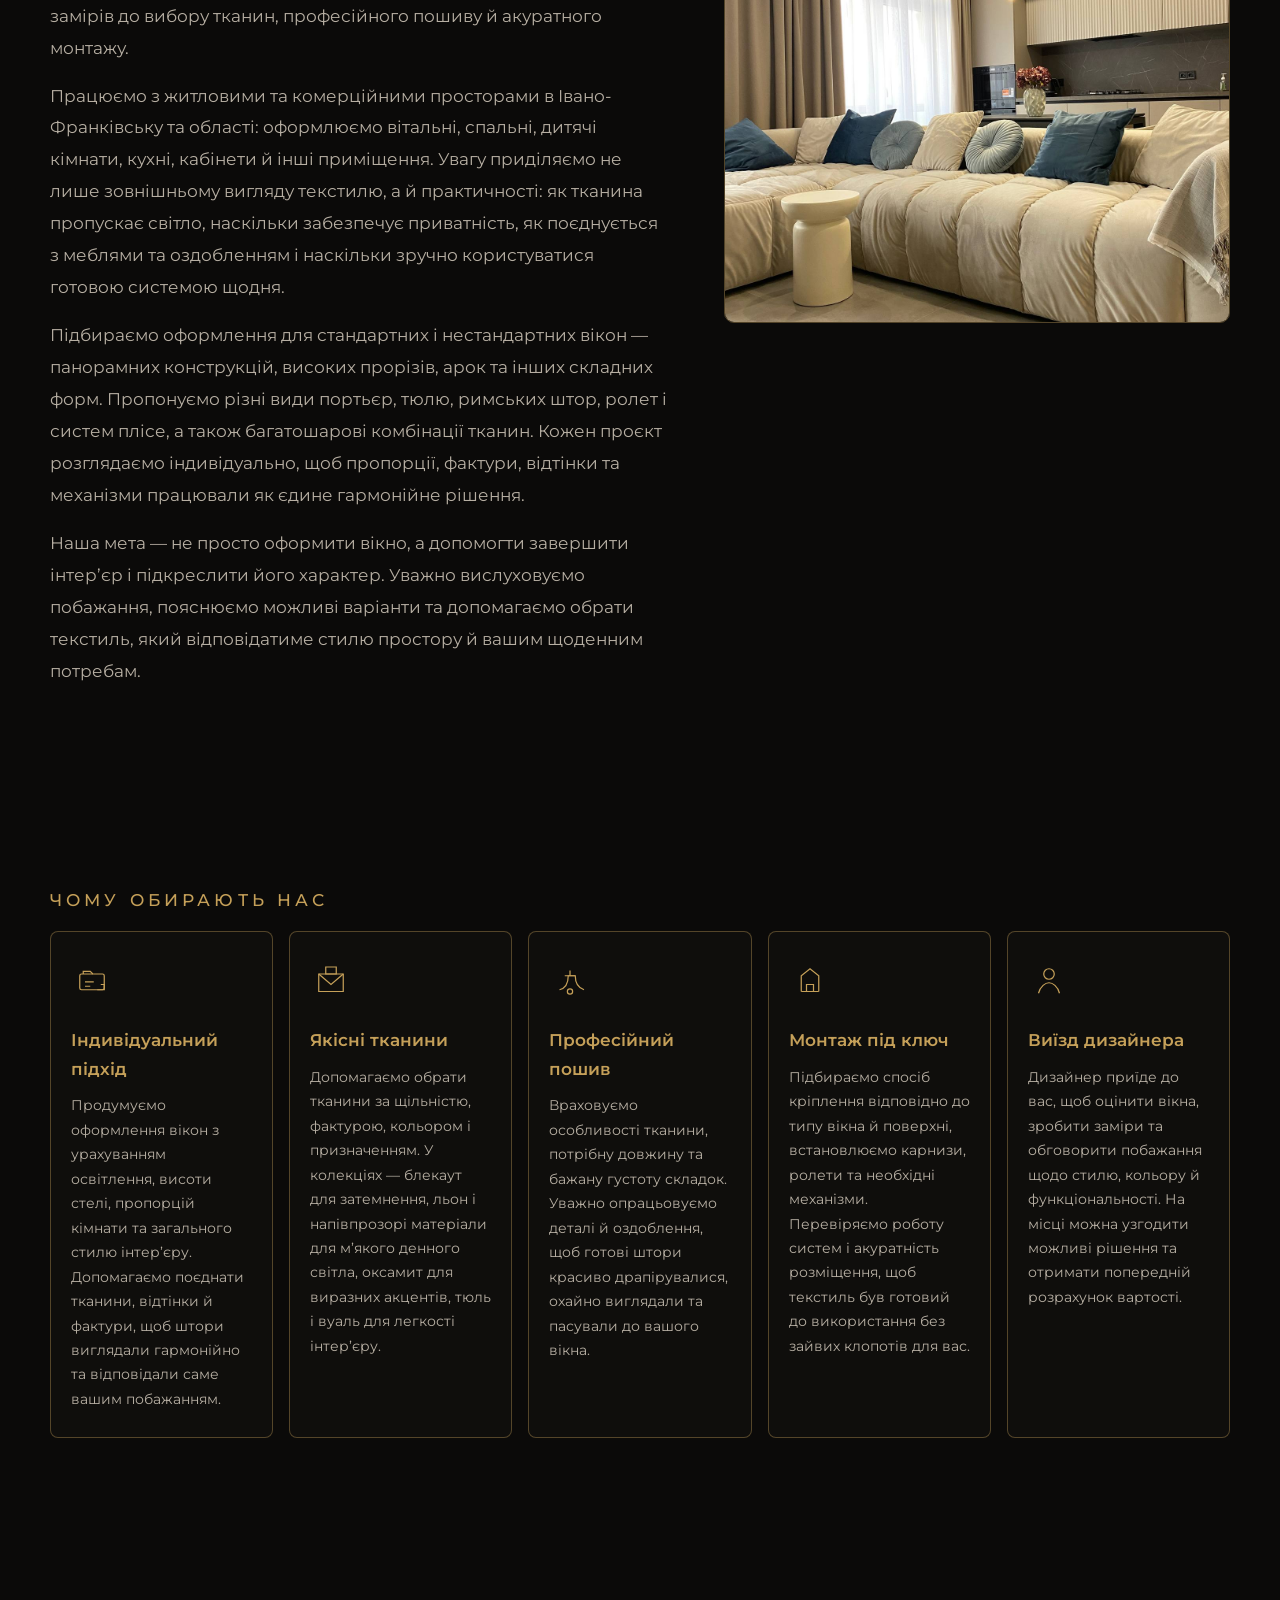
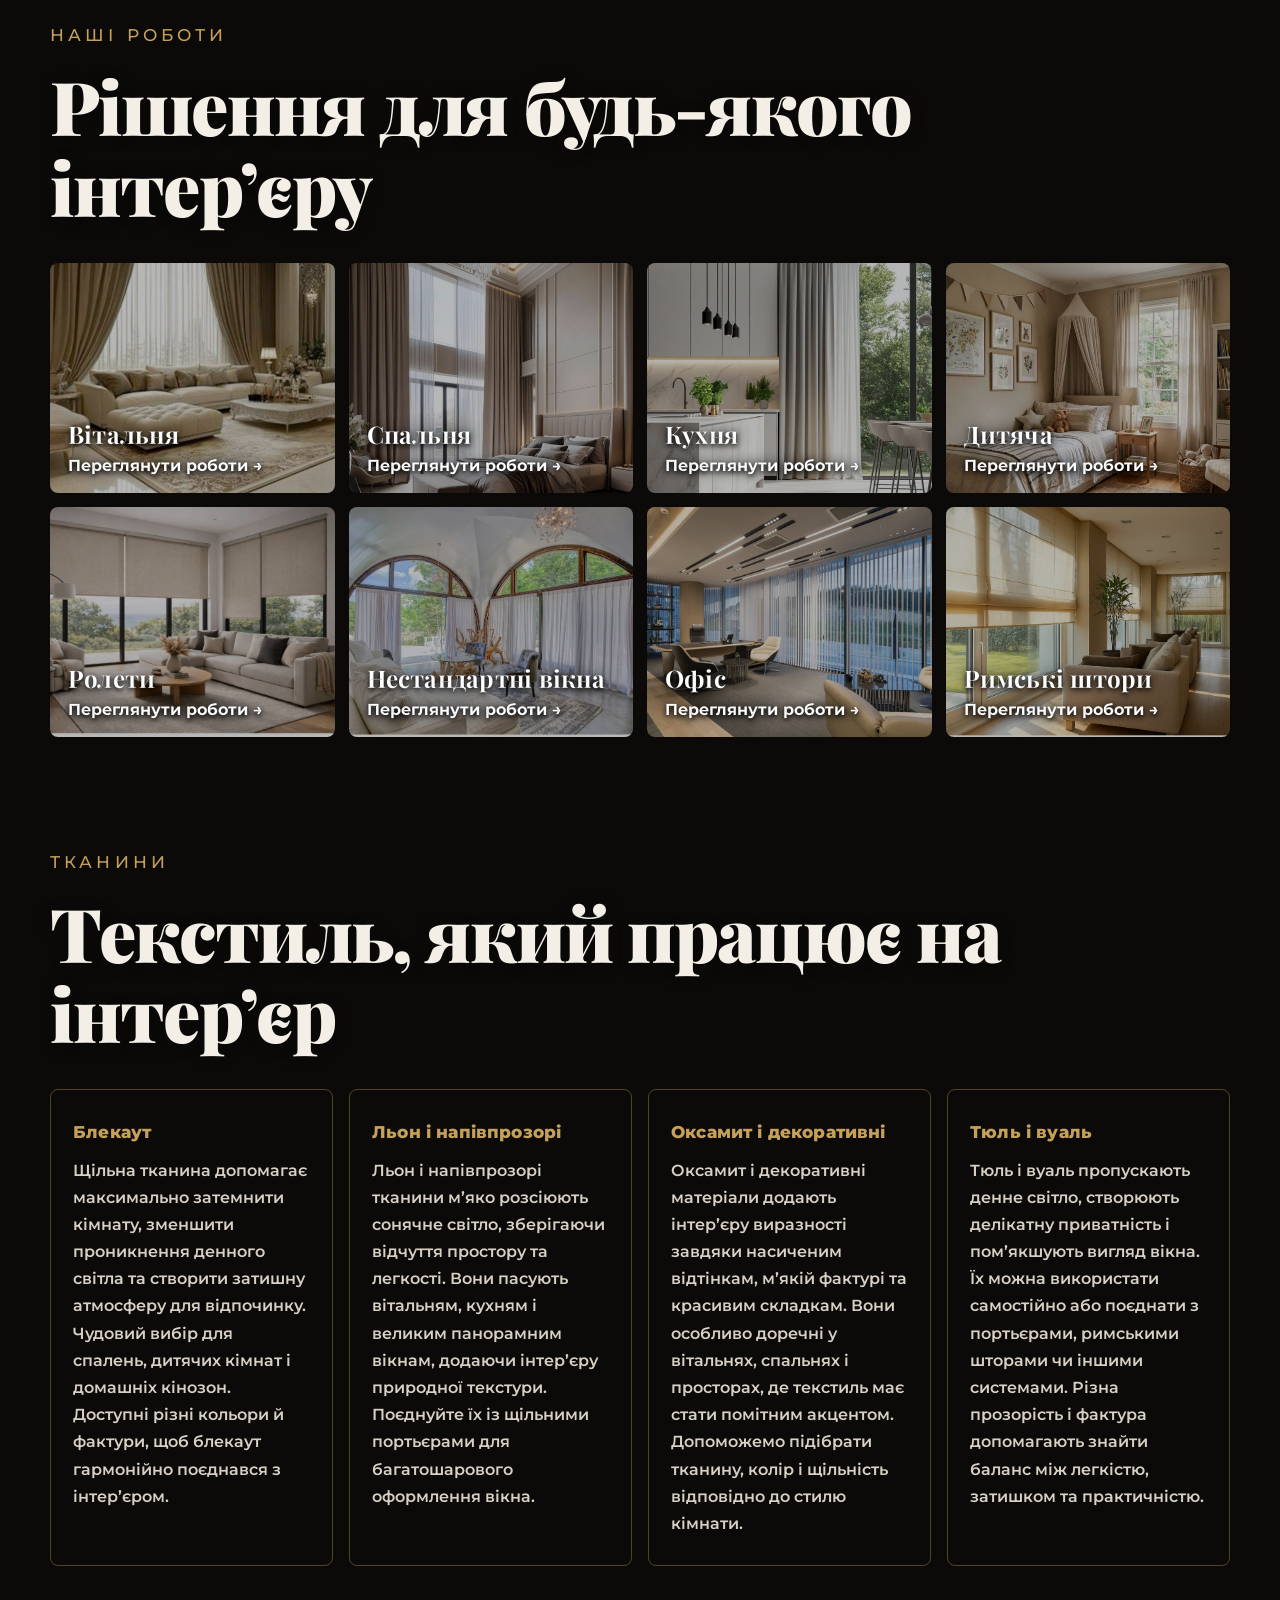
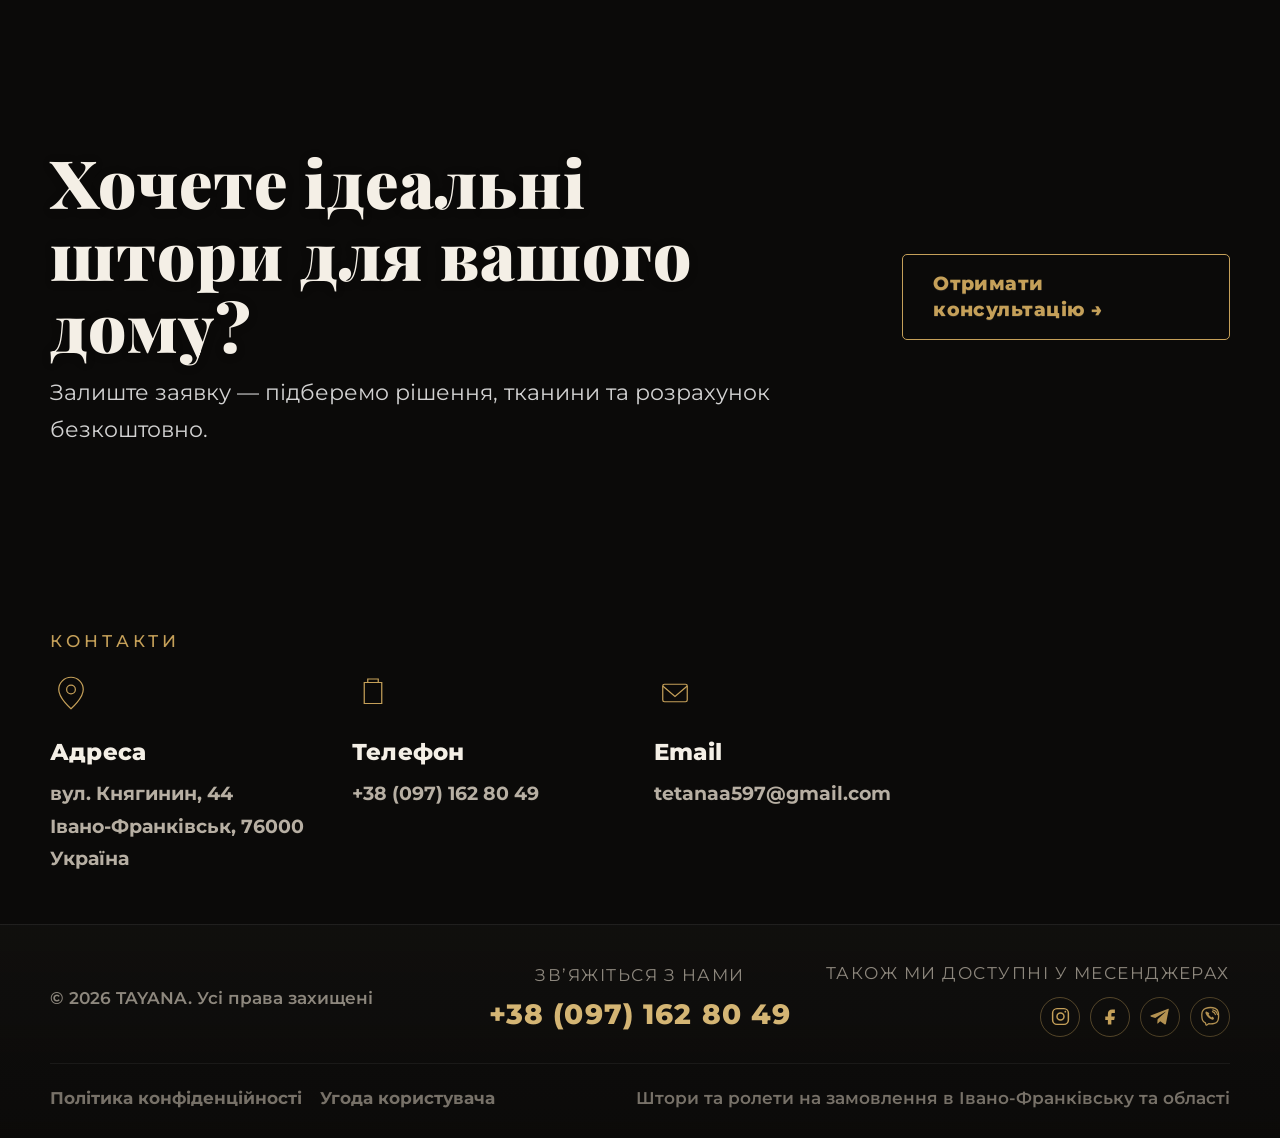
==== commit 64bd08da: "Update index.html" ====
--- a/index.html
+++ b/index.html
@@ -77,8 +77,10 @@
     <div>
       <p class="eyebrow">Про нас</p>
       <h2>Ательє текстилю для вишуканих інтер’єрів</h2>
-      <p>TAYANA створює штори, карнизи та ролети під архітектуру вашого простору: від замірів і підбору тканин до пошиву та монтажу. Працюємо з житловими та комерційними об’єктами в Івано-Франківську та області.</p>
-      <p>Нестандартні вікна, панорами, арки, римські системи та ролети плісе — кожне рішення проєктуємо індивідуально.</p>
+      <p>TAYANA — ательє текстилю для вишуканих інтер’єрів, де кожна деталь має значення. Створюємо штори, карнизи та ролети на замовлення, добираючи рішення відповідно до архітектури приміщення, природного освітлення й вашого бачення затишку. Допомагаємо пройти весь шлях — від першої консультації та точних замірів до вибору тканин, професійного пошиву й акуратного монтажу.</p>
+      <p>Працюємо з житловими та комерційними просторами в Івано-Франківську та області: оформлюємо вітальні, спальні, дитячі кімнати, кухні, кабінети й інші приміщення. Увагу приділяємо не лише зовнішньому вигляду текстилю, а й практичності: як тканина пропускає світло, наскільки забезпечує приватність, як поєднується з меблями та оздобленням і наскільки зручно користуватися готовою системою щодня.</p>
+      <p>Підбираємо оформлення для стандартних і нестандартних вікон — панорамних конструкцій, високих прорізів, арок та інших складних форм. Пропонуємо різні види портьєр, тюлю, римських штор, ролет і систем плісе, а також багатошарові комбінації тканин. Кожен проєкт розглядаємо індивідуально, щоб пропорції, фактури, відтінки та механізми працювали як єдине гармонійне рішення.</p>
+      <p>Наша мета — не просто оформити вікно, а допомогти завершити інтер’єр і підкреслити його характер. Уважно вислуховуємо побажання, пояснюємо можливі варіанти та допомагаємо обрати текстиль, який відповідатиме стилю простору й вашим щоденним потребам.</p>
     </div>
     <figure class="about-photo">
       <img src="images/shtory1.jpg" alt="Інтер’єр з індивідуальними шторами TAYANA">
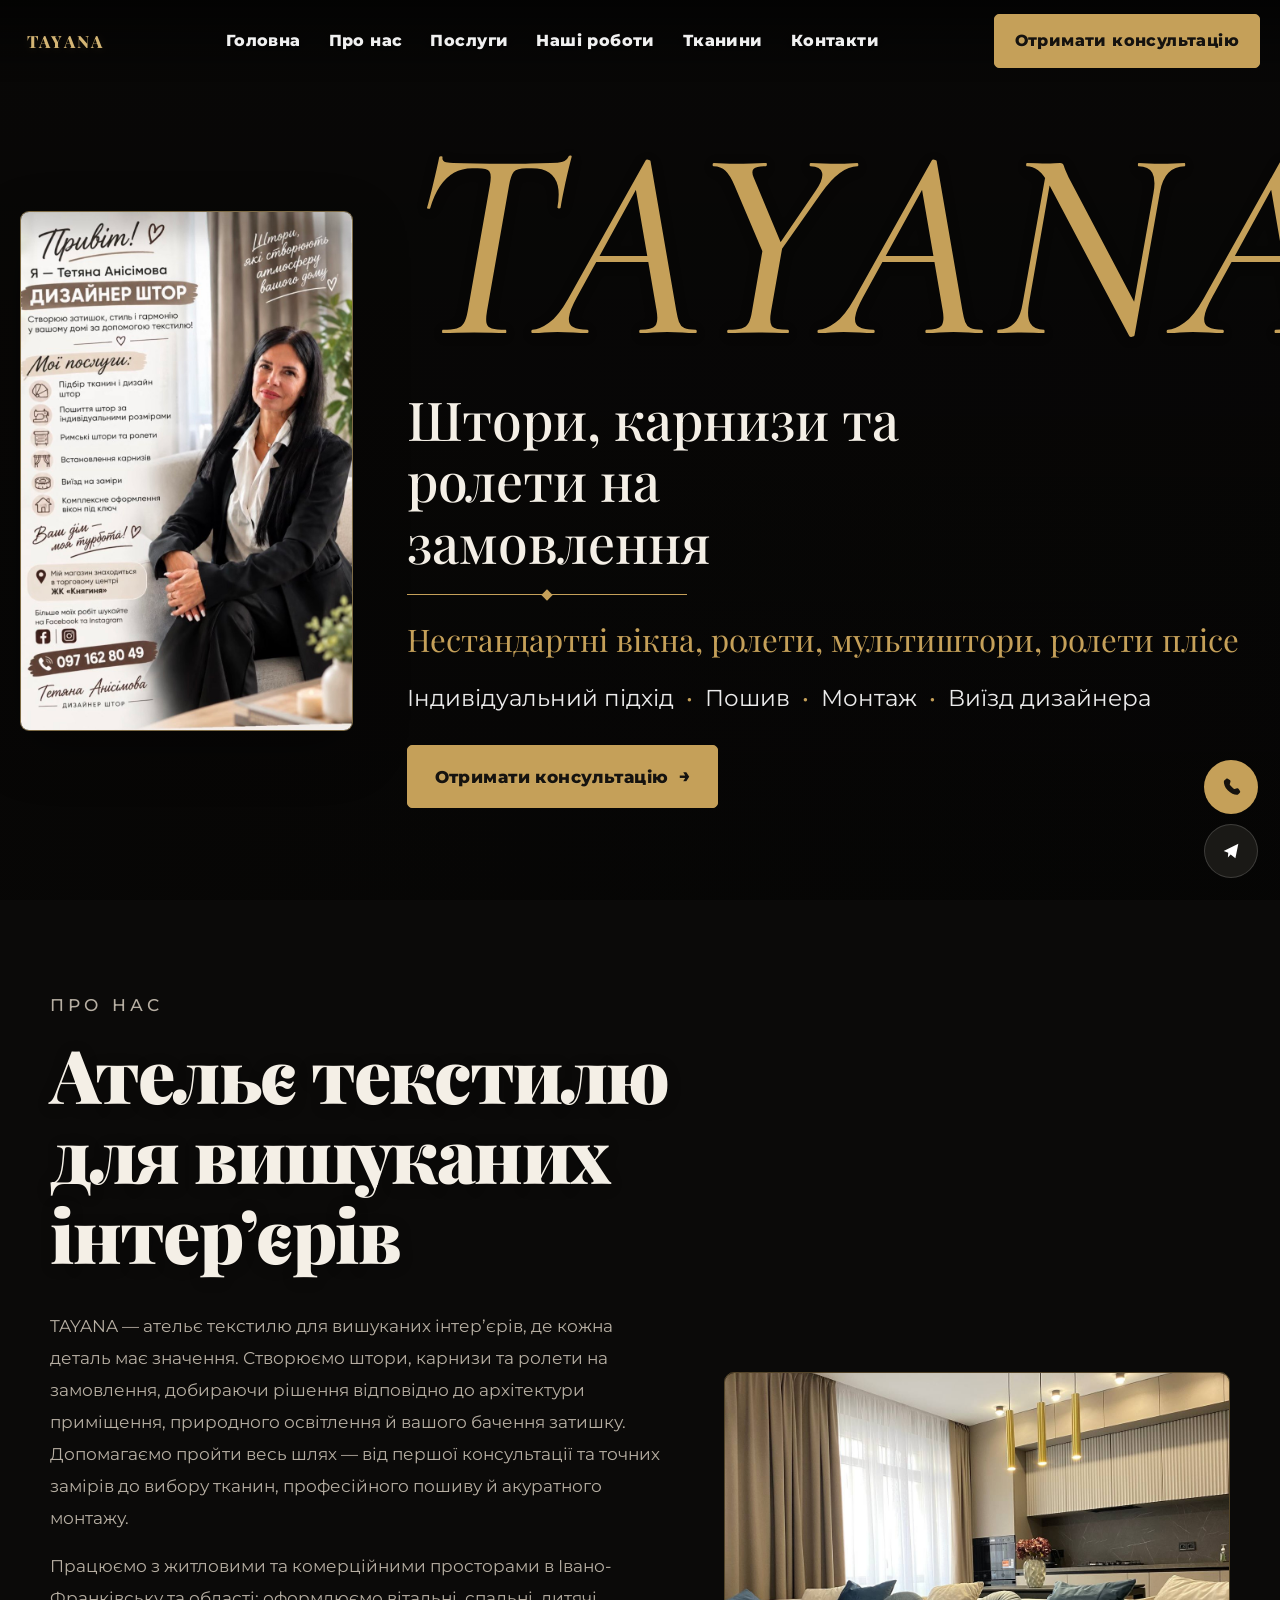
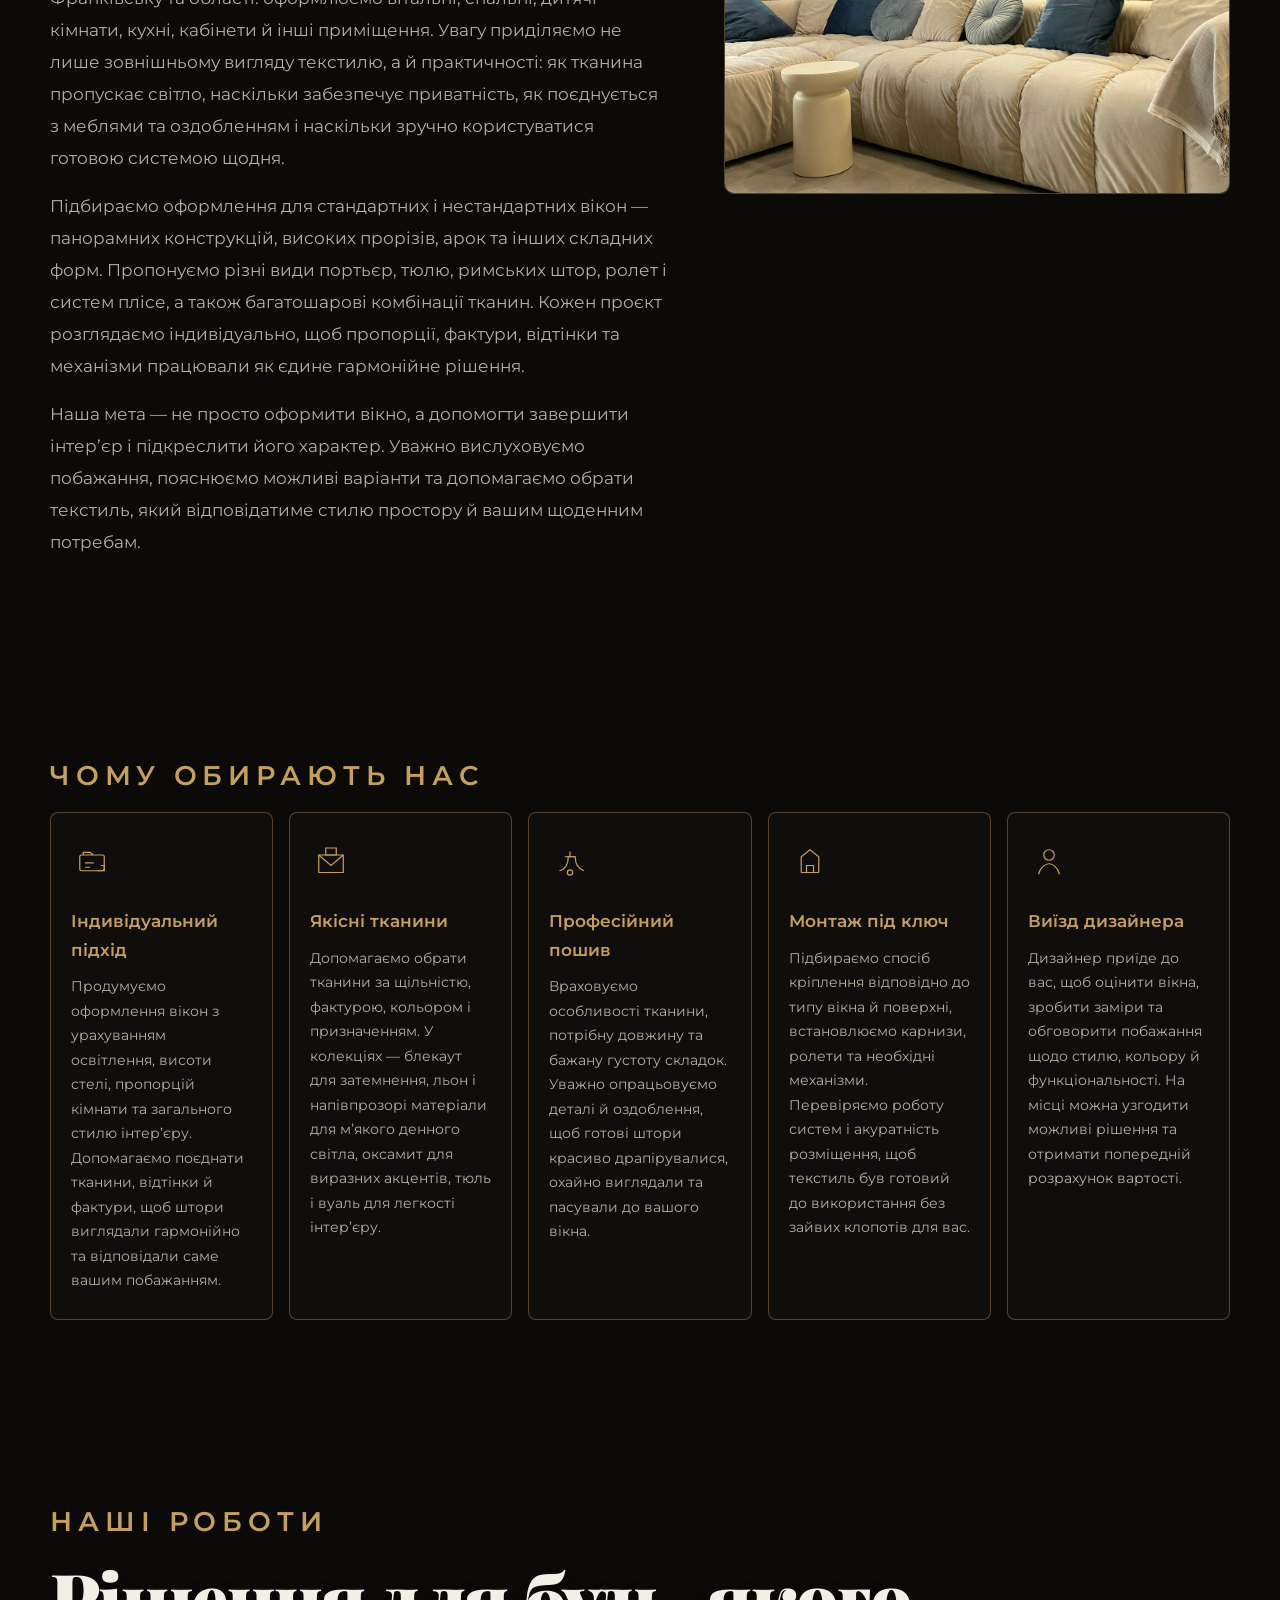
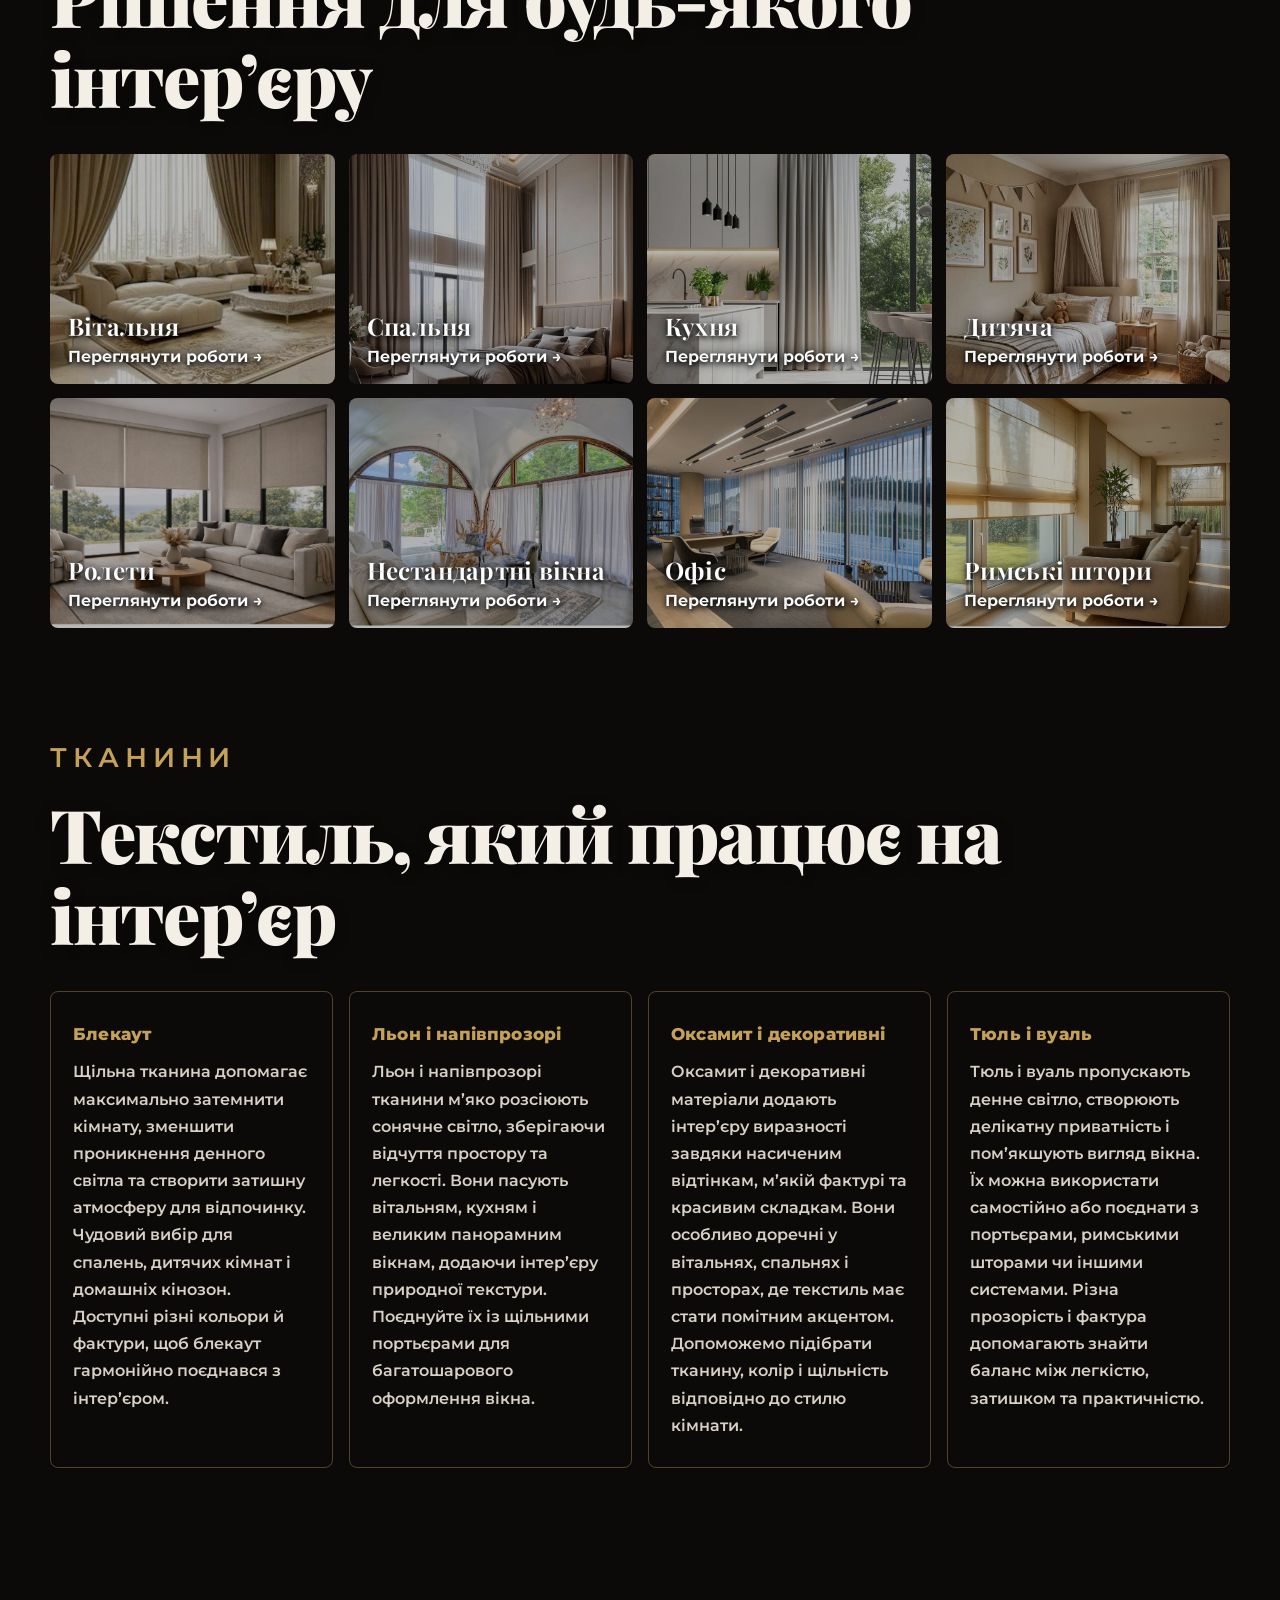
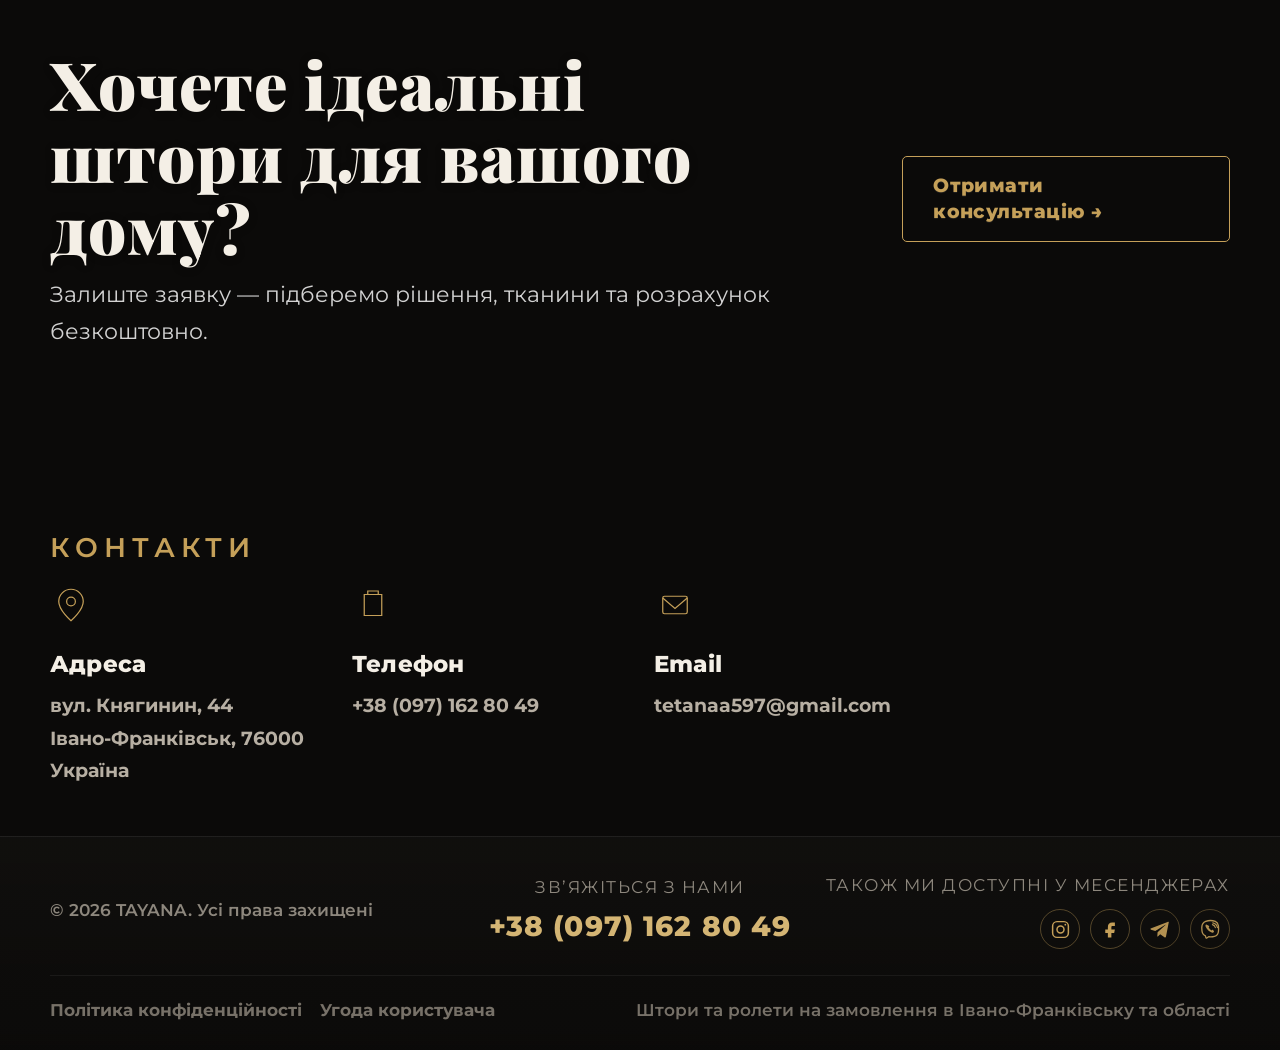
==== commit f3d28ade: "Refactor hero section layout and content" ====
--- a/index.html
+++ b/index.html
@@ -62,13 +62,25 @@
 
 <section class="hero">
   <div class="hero-overlay"></div>
-  <div class="container hero-content">
-    <p class="hero-brand">TAYANA</p>
-    <h1>Штори, карнизи та ролети на замовлення</h1>
-    <div class="diamond-line" aria-hidden="true"></div>
-    <p class="hero-accent">Нестандартні вікна, ролети, мультиштори, ролети плісе</p>
-    <p class="hero-features">Індивідуальний підхід <span>•</span> Пошив <span>•</span> Монтаж <span>•</span> Виїзд дизайнера</p>
-    <a class="btn btn-gold" href="#contact">Отримати консультацію <span class="arrow">→</span></a>
+  <div class="container hero-layout">
+    <figure class="hero-card">
+      <img
+        src="images/card.jpg"
+        alt="Візитка дизайнера штор TAYANA — Тетяна Анісімова"
+        loading="eager"
+        fetchpriority="high"
+        width="819"
+        height="1280">
+    </figure>
+
+    <div class="hero-content">
+      <p class="hero-brand">TAYANA</p>
+      <h1>Штори, карнизи та ролети на замовлення</h1>
+      <div class="diamond-line" aria-hidden="true"></div>
+      <p class="hero-accent">Нестандартні вікна, ролети, мультиштори, ролети плісе</p>
+      <p class="hero-features">Індивідуальний підхід <span>•</span> Пошив <span>•</span> Монтаж <span>•</span> Виїзд дизайнера</p>
+      <a class="btn btn-gold" href="#contact">Отримати консультацію <span class="arrow">→</span></a>
+    </div>
   </div>
 </section>
 
--- a/css/style.css
+++ b/css/style.css
@@ -1,3 +1,36 @@
+/* TAYANA — збільшені підписи всіх основних розділів */
+#about > .container > .eyebrow,
+#services > .container > .eyebrow,
+#works > .container > .eyebrow,
+#fabrics > .container > .eyebrow,
+#contact > .container > .eyebrow {
+  font-size: clamp(1.35rem, 2.1vw, 1.75rem) !important;
+  line-height: 1.35 !important;
+  letter-spacing: 0.22em !important;
+  font-weight: 600 !important;
+}
+
+@media (max-width: 860px) {
+  #about > .container > .eyebrow,
+  #services > .container > .eyebrow,
+  #works > .container > .eyebrow,
+  #fabrics > .container > .eyebrow,
+  #contact > .container > .eyebrow {
+    font-size: clamp(1.2rem, 3.5vw, 1.55rem) !important;
+    letter-spacing: 0.18em !important;
+  }
+}
+
+@media (max-width: 480px) {
+  #about > .container > .eyebrow,
+  #services > .container > .eyebrow,
+  #works > .container > .eyebrow,
+  #fabrics > .container > .eyebrow,
+  #contact > .container > .eyebrow {
+    font-size: clamp(1.1rem, 4.5vw, 1.35rem) !important;
+    letter-spacing: 0.15em !important;
+  }
+}
 
 :root {
   --bg: #0b0a09;
@@ -2060,3 +2093,167 @@
     top: -96px !important;
   }
 }
+
+/* ==========================================================
+   TAYANA — візитка зліва та композиція першого екрана
+   ========================================================== */
+
+.hero {
+  align-items: center;
+}
+
+.hero-layout {
+  position: relative;
+  z-index: 1;
+  display: grid;
+  grid-template-columns: minmax(250px, 0.39fr) minmax(0, 1fr);
+  align-items: center;
+  gap: clamp(30px, 4.2vw, 64px);
+  width: min(100% - 40px, 1280px);
+  margin-inline: auto;
+}
+
+.hero-card {
+  width: 100%;
+  max-width: 370px;
+  max-height: min(70svh, 720px);
+  justify-self: start;
+  overflow: hidden;
+  border: 1px solid rgba(212, 181, 116, 0.58);
+  border-radius: 9px;
+  background: rgba(11, 10, 9, 0.35);
+  box-shadow: 0 18px 55px rgba(0, 0, 0, 0.32);
+}
+
+.hero-card img {
+  display: block;
+  width: 100%;
+  height: 100%;
+  max-height: min(70svh, 720px);
+  object-fit: contain;
+  object-position: center;
+}
+
+.hero-layout .hero-content {
+  width: 100%;
+  max-width: none;
+  min-width: 0;
+  padding-top: 0;
+  justify-self: stretch;
+}
+
+.hero-layout .hero-brand {
+  max-width: 100%;
+  overflow: visible;
+}
+
+.hero-layout .hero h1,
+.hero-layout h1 {
+  max-width: 15ch;
+}
+
+/* На вузьких ноутбуках зберігаємо дві колонки, але компактніші */
+@media (min-width: 861px) and (max-width: 1100px) {
+  .hero-layout {
+    grid-template-columns: minmax(210px, 0.34fr) minmax(0, 1fr);
+    gap: 28px;
+    width: min(100% - 32px, 1280px);
+  }
+
+  .hero-card,
+  .hero-card img {
+    max-height: 62svh;
+  }
+
+  .hero-layout .hero-brand {
+    font-size: clamp(5.8rem, 15vw, 9rem) !important;
+    margin-bottom: 24px !important;
+  }
+
+  .hero-layout h1 {
+    font-size: clamp(2rem, 3.5vw, 2.8rem);
+  }
+}
+
+/* Планшети та телефони: візитка над текстом, без стискання написів */
+@media (max-width: 860px) {
+  .hero {
+    align-items: flex-start;
+    padding-top: calc(var(--header-h) + 28px);
+    padding-bottom: 56px;
+  }
+
+  .hero-layout {
+    display: flex;
+    flex-direction: column;
+    align-items: flex-start;
+    gap: 28px;
+    width: min(100% - 40px, 680px);
+  }
+
+  .hero-card {
+    width: min(42vw, 230px);
+    max-width: 230px;
+    max-height: 360px;
+    align-self: flex-start;
+  }
+
+  .hero-card img {
+    width: 100%;
+    height: auto;
+    max-height: 360px;
+    object-fit: contain;
+  }
+
+  .hero-layout .hero-content {
+    padding-top: 0 !important;
+  }
+
+  .hero-layout .hero-brand {
+    position: relative !important;
+    top: 0 !important;
+    font-size: clamp(4.8rem, 14vw, 7rem) !important;
+    line-height: 0.9 !important;
+    margin: 0 0 22px !important;
+  }
+}
+
+/* Мобільні екрани: компактна візитка, далі повний текстовий блок */
+@media (max-width: 480px) {
+  .hero {
+    padding-top: calc(var(--header-h) + 22px);
+    padding-bottom: 48px;
+  }
+
+  .hero-layout {
+    width: min(100% - 28px, 420px);
+    gap: 22px;
+  }
+
+  .hero-card {
+    width: min(48vw, 190px);
+    max-height: 300px;
+  }
+
+  .hero-card img {
+    max-height: 300px;
+  }
+
+  .hero-layout .hero-brand {
+    font-size: clamp(4rem, 17vw, 5.8rem) !important;
+    margin-bottom: 18px !important;
+  }
+
+  .hero-layout h1 {
+    font-size: clamp(1.85rem, 8vw, 2.5rem);
+    line-height: 1.12;
+  }
+
+  .hero-layout .hero-accent {
+    font-size: 1.15rem !important;
+  }
+
+  .hero-layout .hero-features {
+    font-size: 1rem !important;
+  }
+}
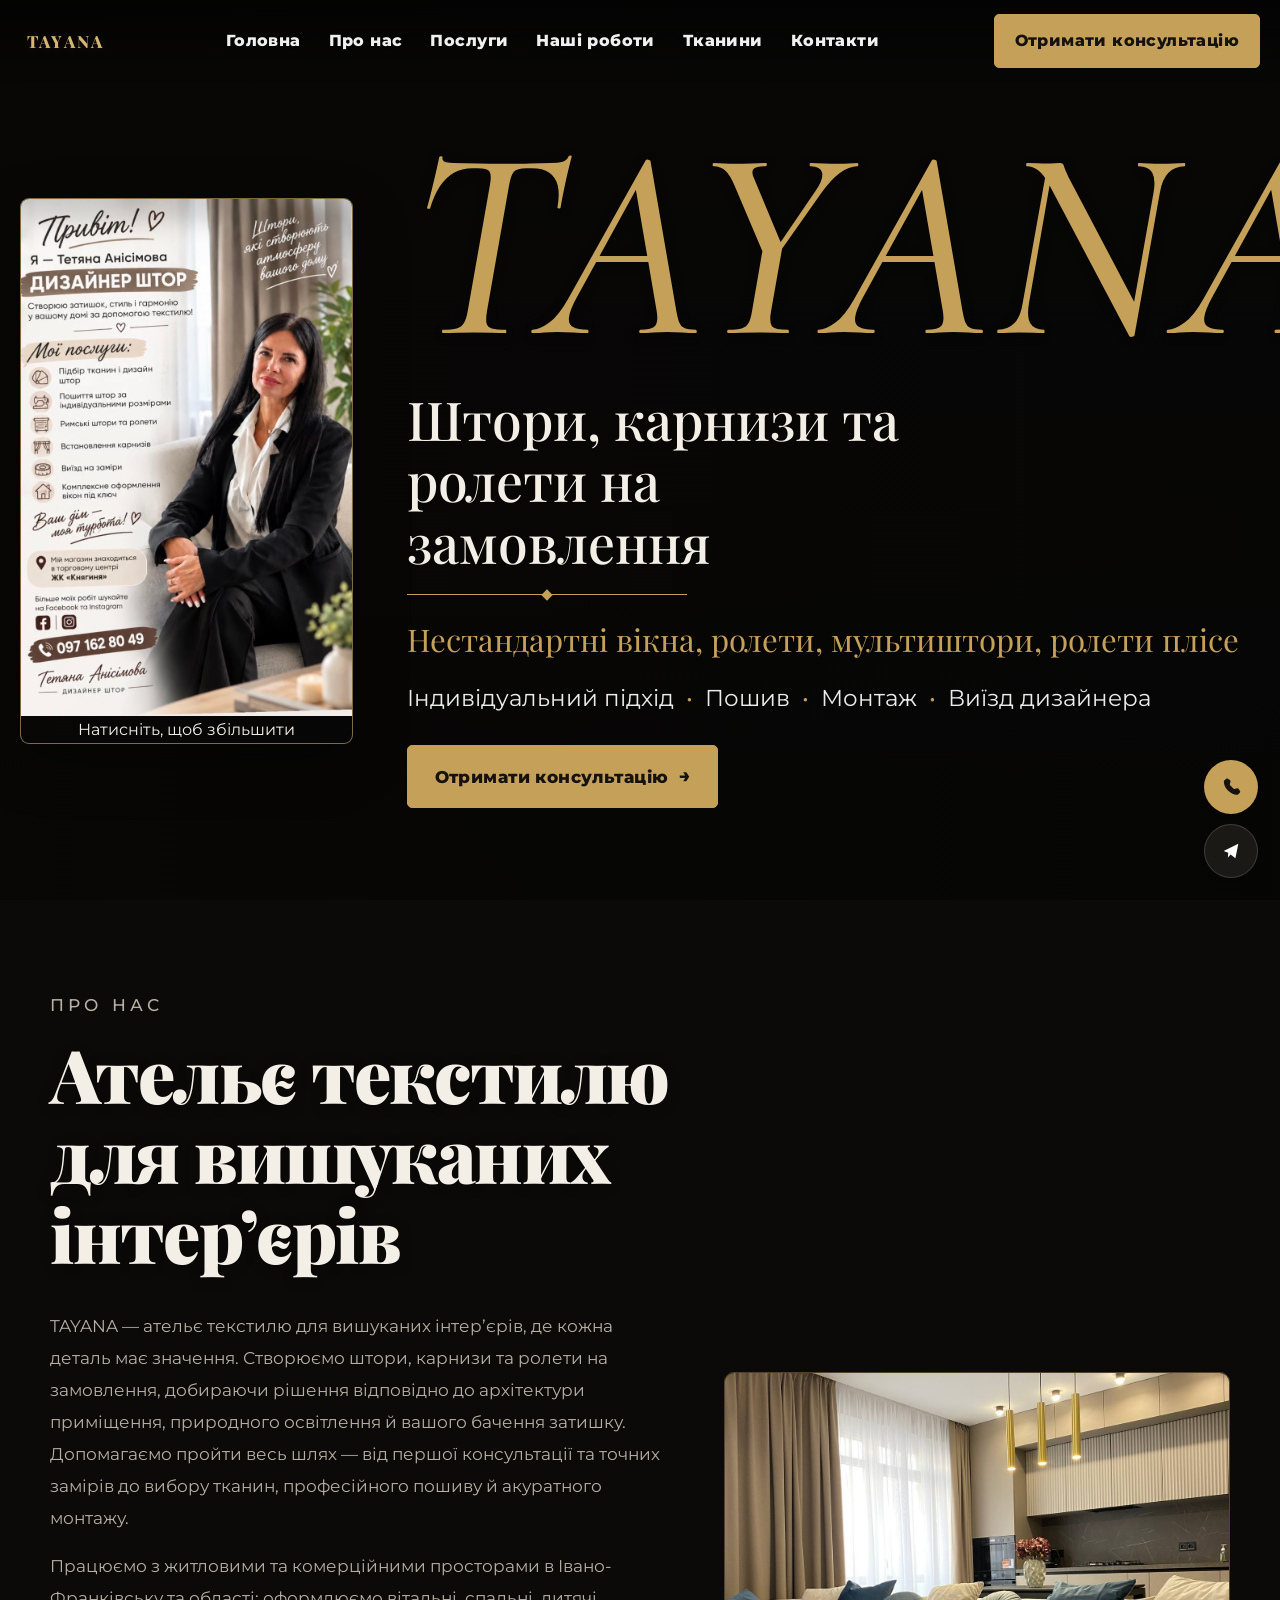
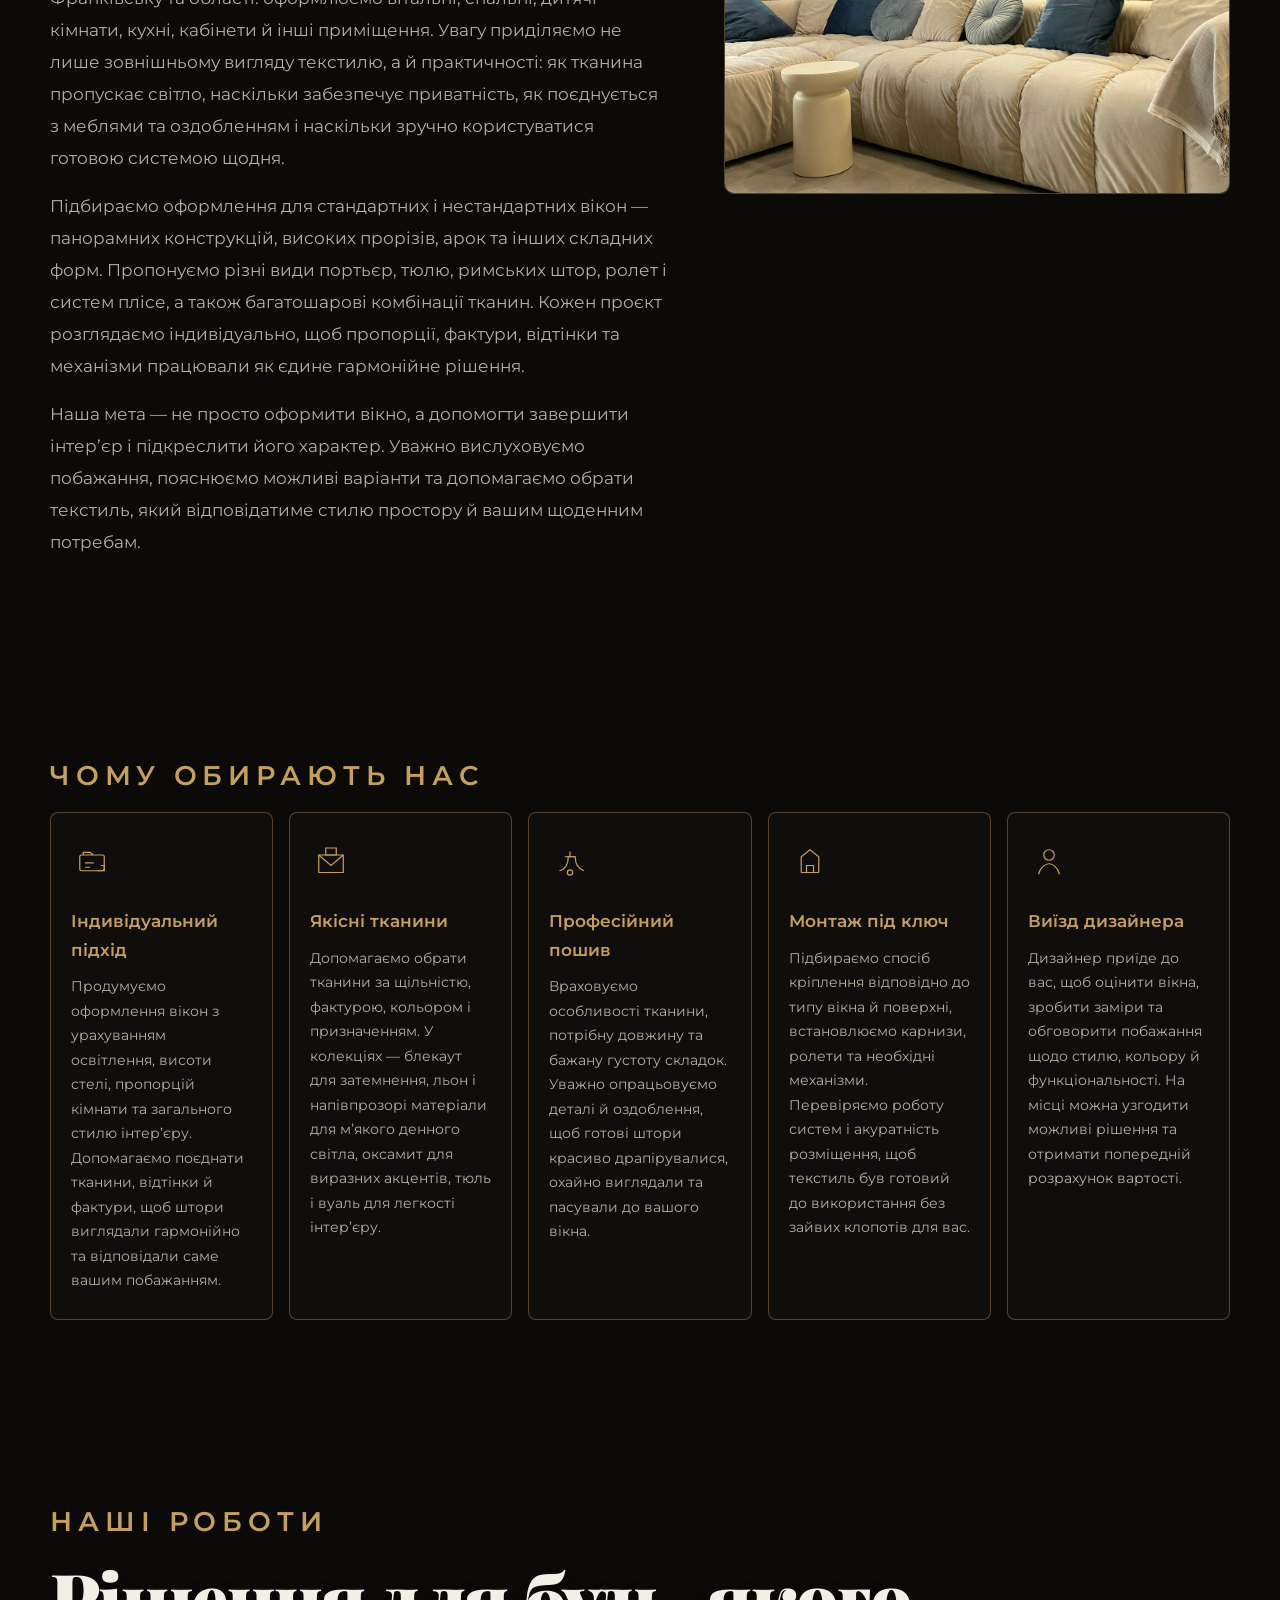
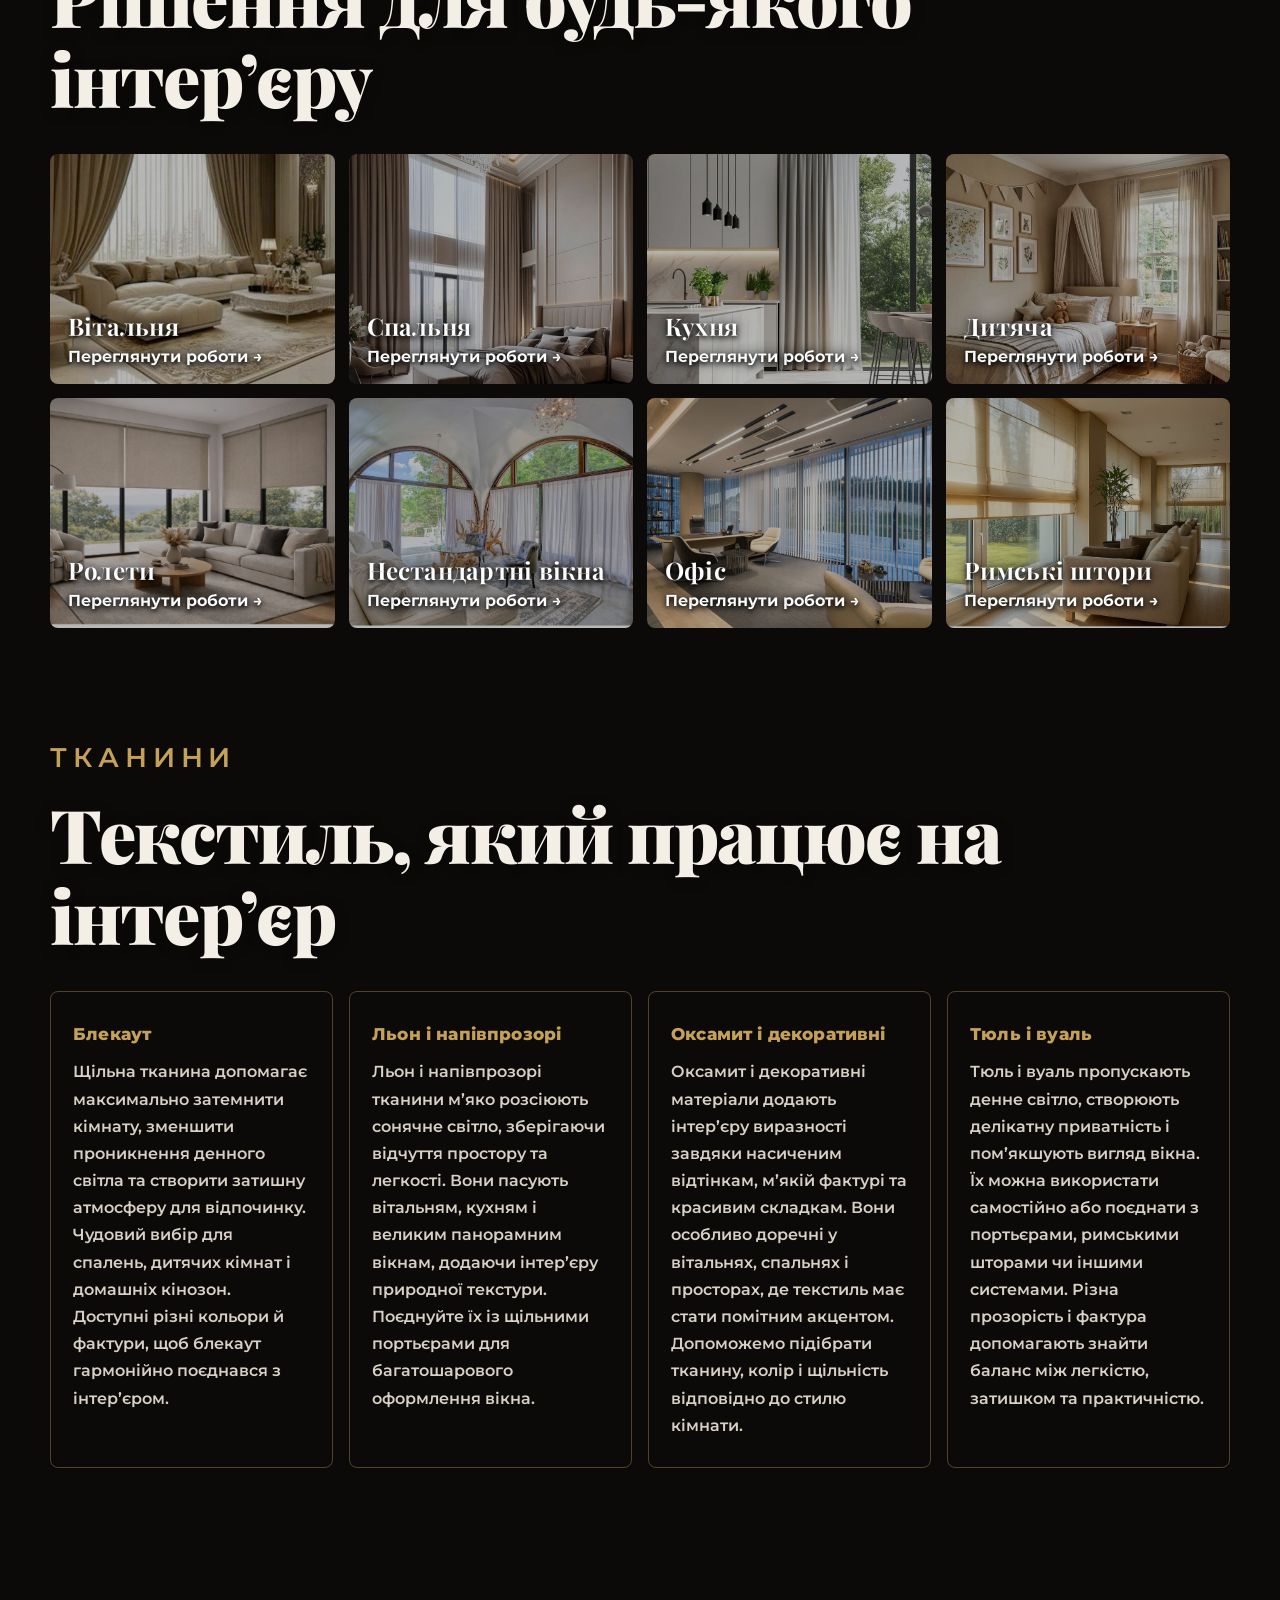
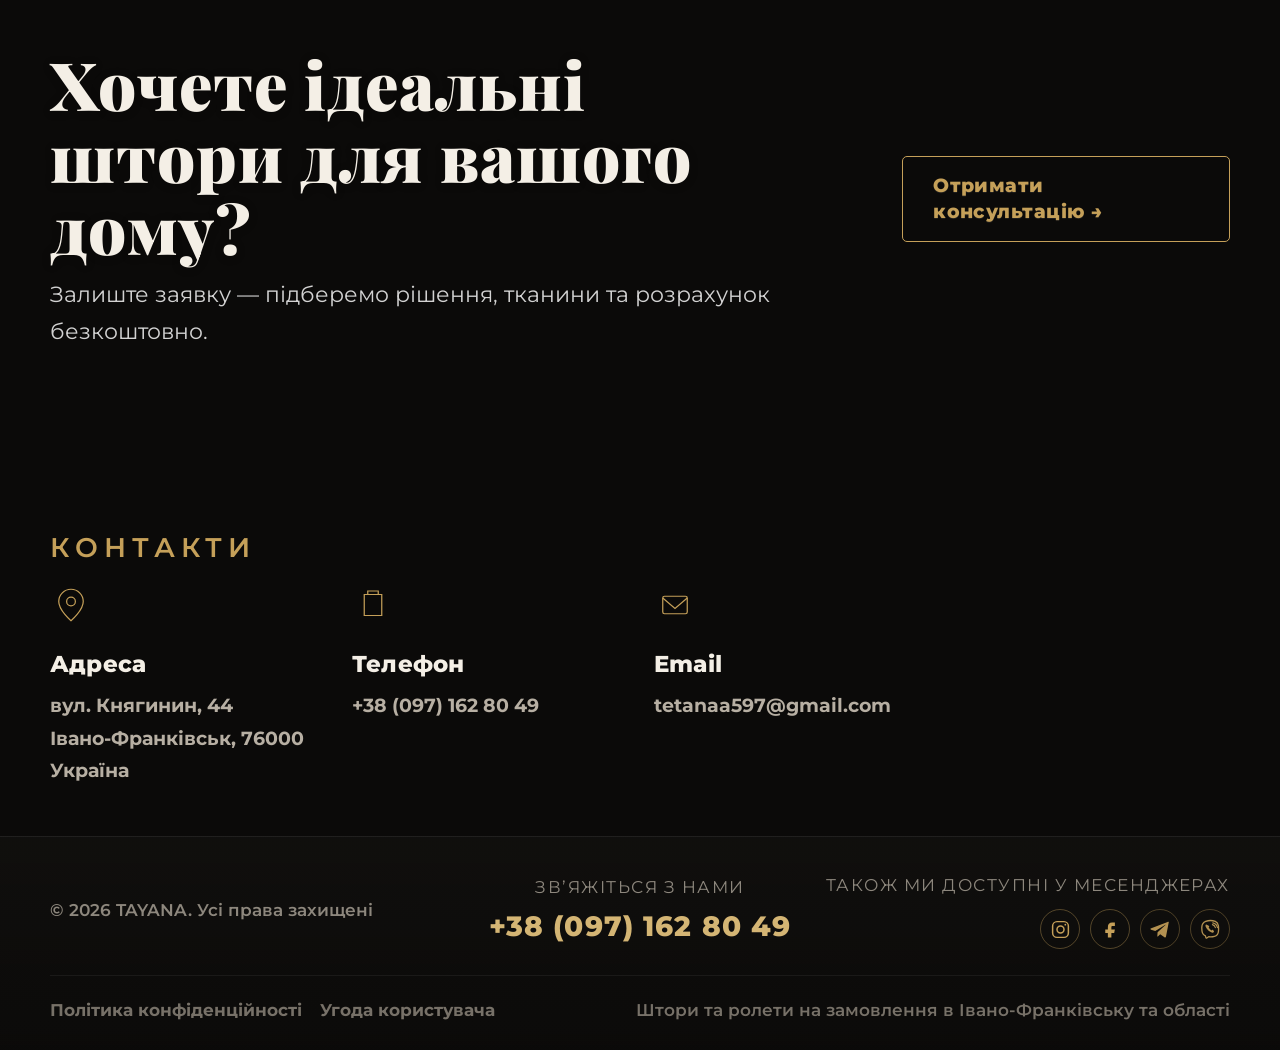
==== commit 7bdf33a0: "Update index.html" ====
--- a/index.html
+++ b/index.html
@@ -63,7 +63,10 @@
 <section class="hero">
   <div class="hero-overlay"></div>
   <div class="container hero-layout">
-    <figure class="hero-card">
+    <button class="hero-card" type="button"
+      onclick="openBusinessCard()"
+      aria-label="Відкрити візитку TAYANA на весь екран"
+      title="Натисніть, щоб збільшити візитку">
       <img
         src="images/card.jpg"
         alt="Візитка дизайнера штор TAYANA — Тетяна Анісімова"
@@ -71,7 +74,8 @@
         fetchpriority="high"
         width="819"
         height="1280">
-    </figure>
+      <span class="hero-card-hint" aria-hidden="true">Натисніть, щоб збільшити</span>
+    </button>
 
     <div class="hero-content">
       <p class="hero-brand">TAYANA</p>
@@ -637,6 +641,18 @@
   document.body.style.overflow = "hidden";
 }
 
+/* Відкриття фото-візитки у тому ж повноекранному переглядачі, що й портфоліо */
+function openBusinessCard() {
+  currentPortfolio = ["images/card.jpg"];
+  currentIndex = 0;
+
+  const lightbox = document.getElementById("lightbox");
+  showMedia(currentPortfolio[currentIndex]);
+  updateCounter();
+  lightbox.style.display = "flex";
+  document.body.style.overflow = "hidden";
+}
+
 function closeLightbox(e) {
   if (e) e.stopPropagation();
 
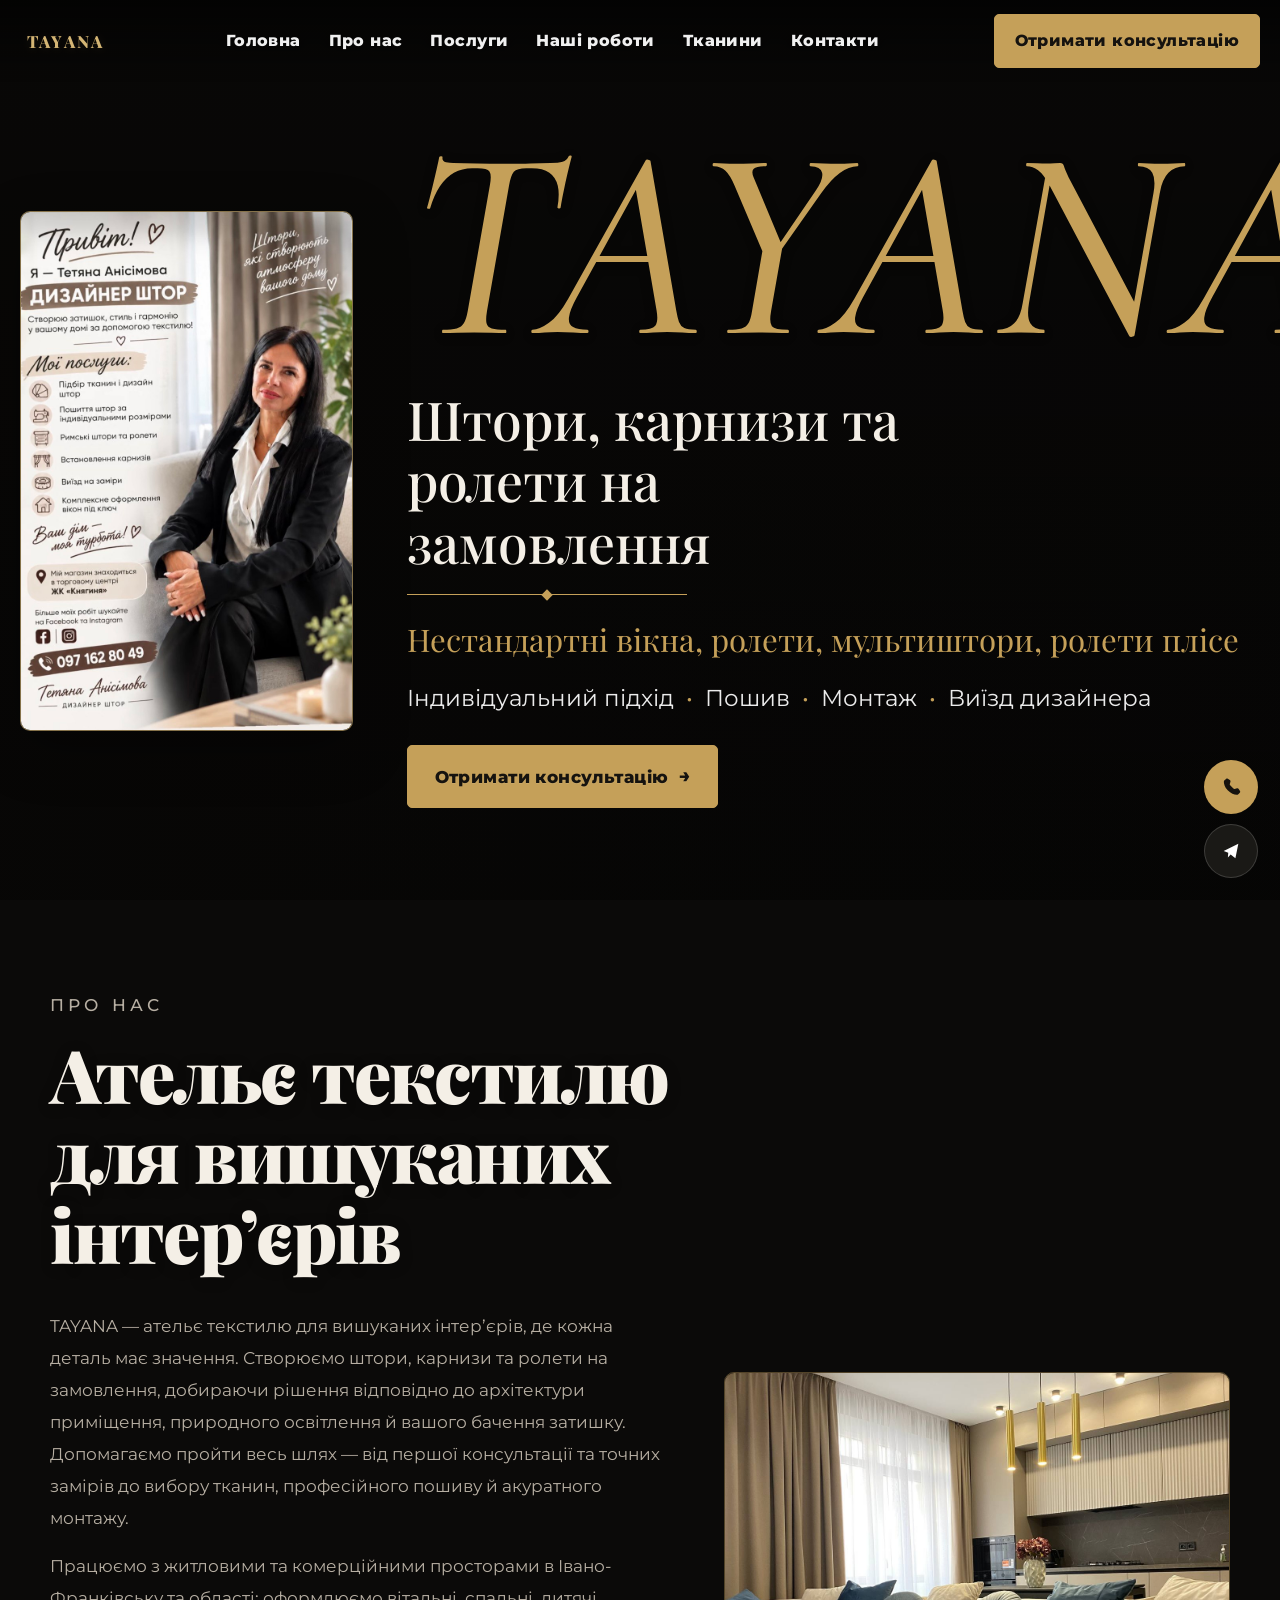
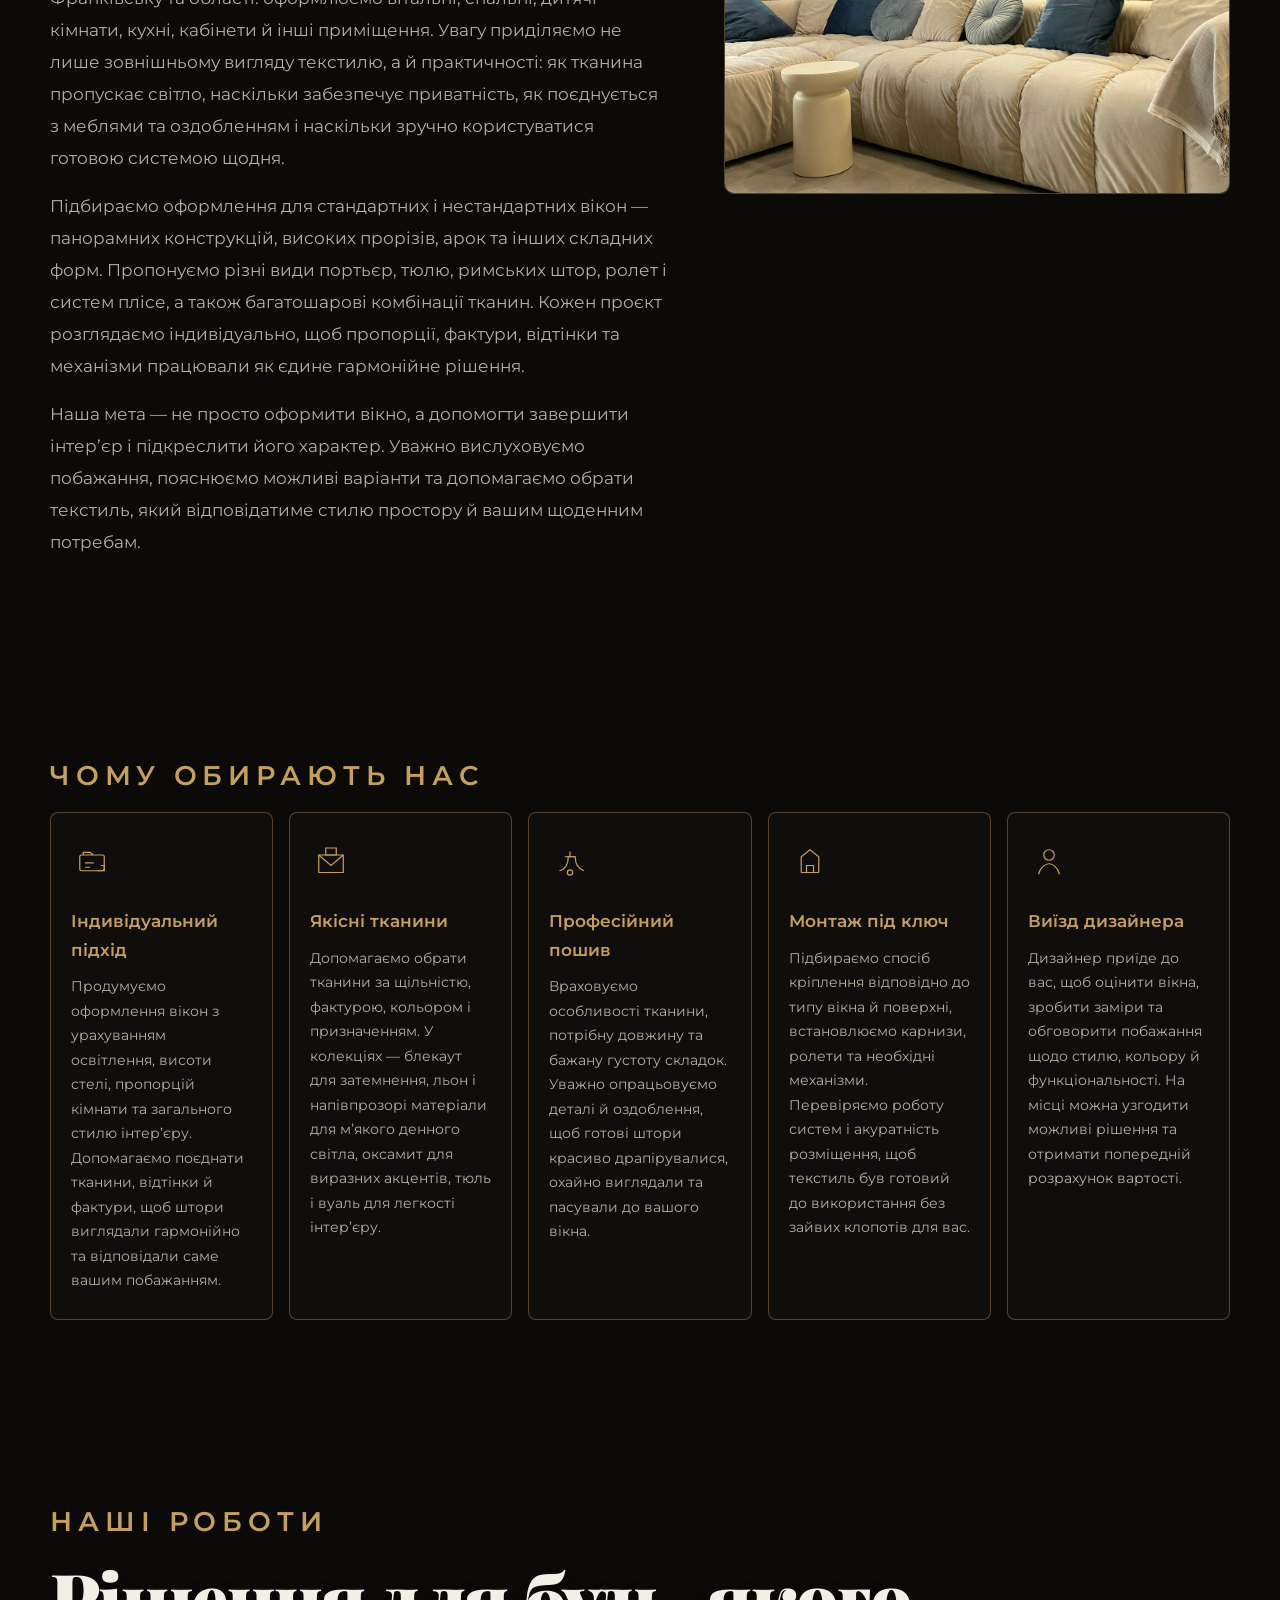
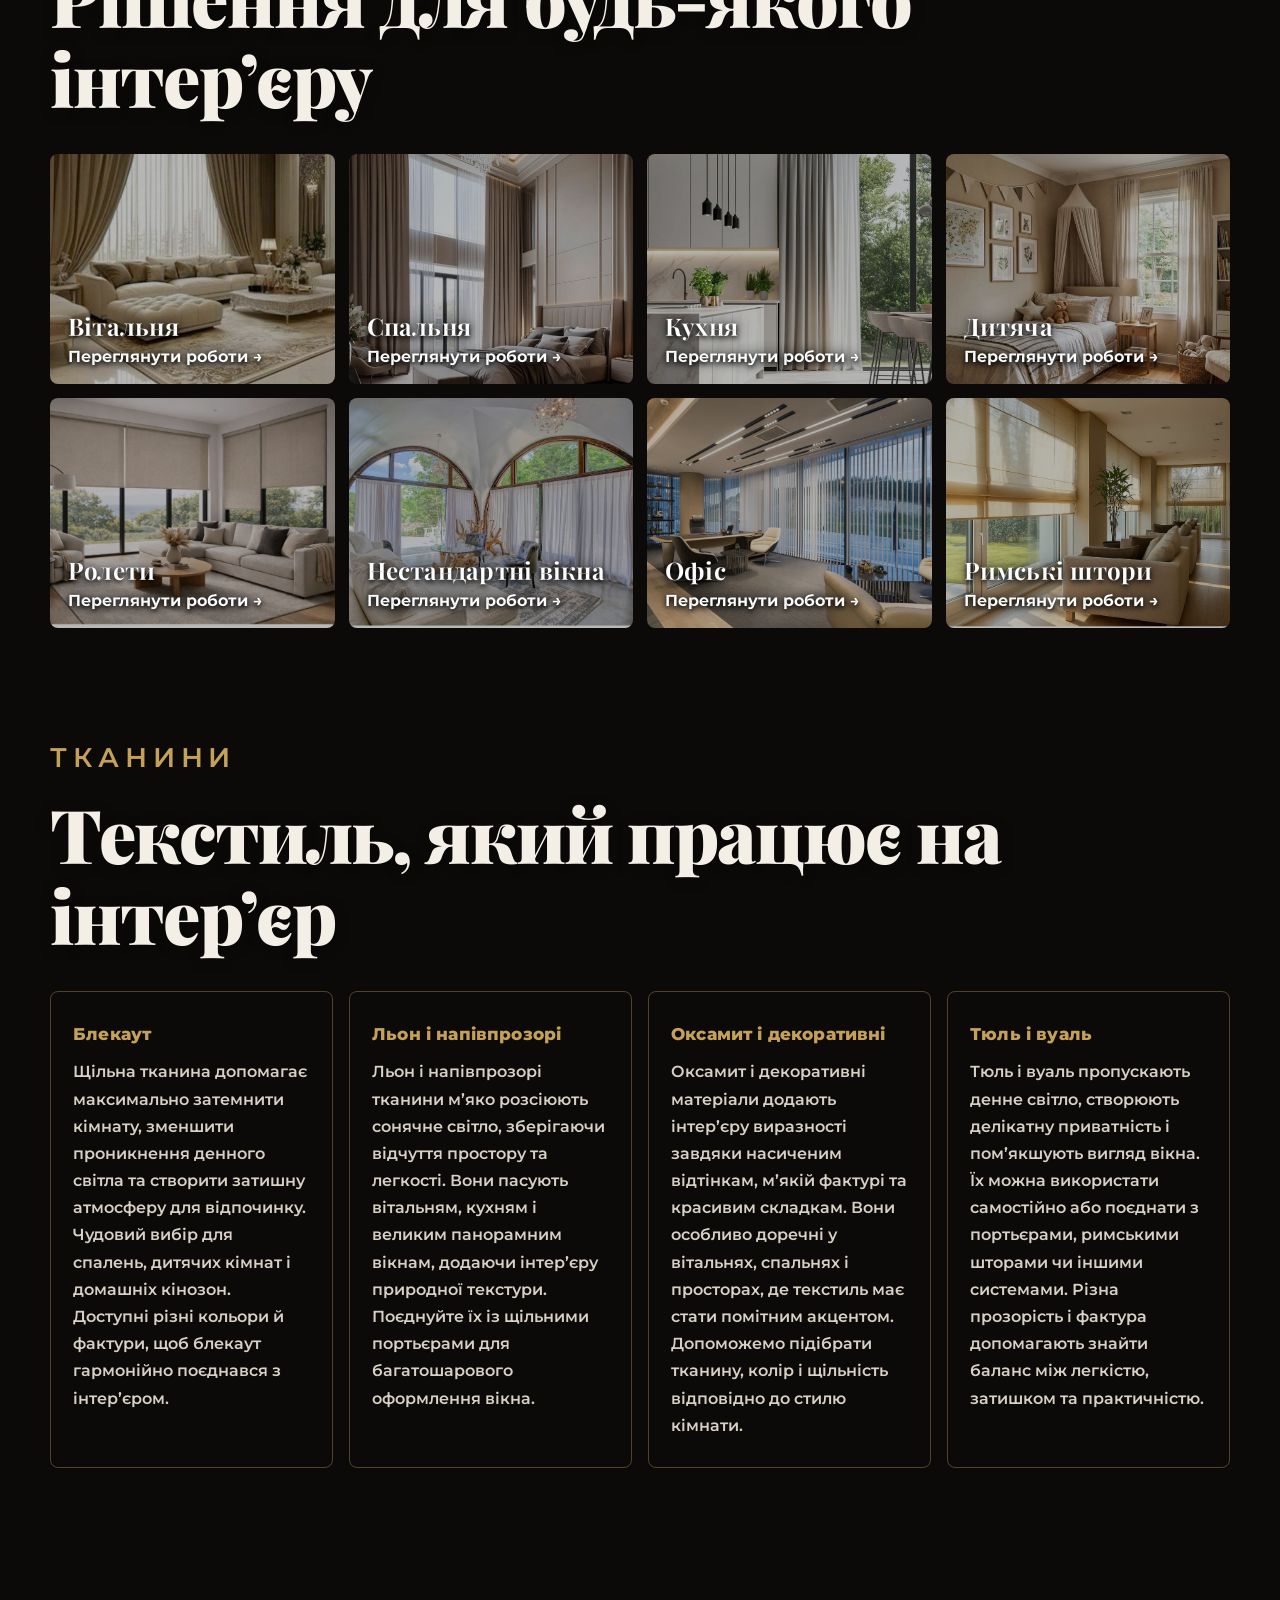
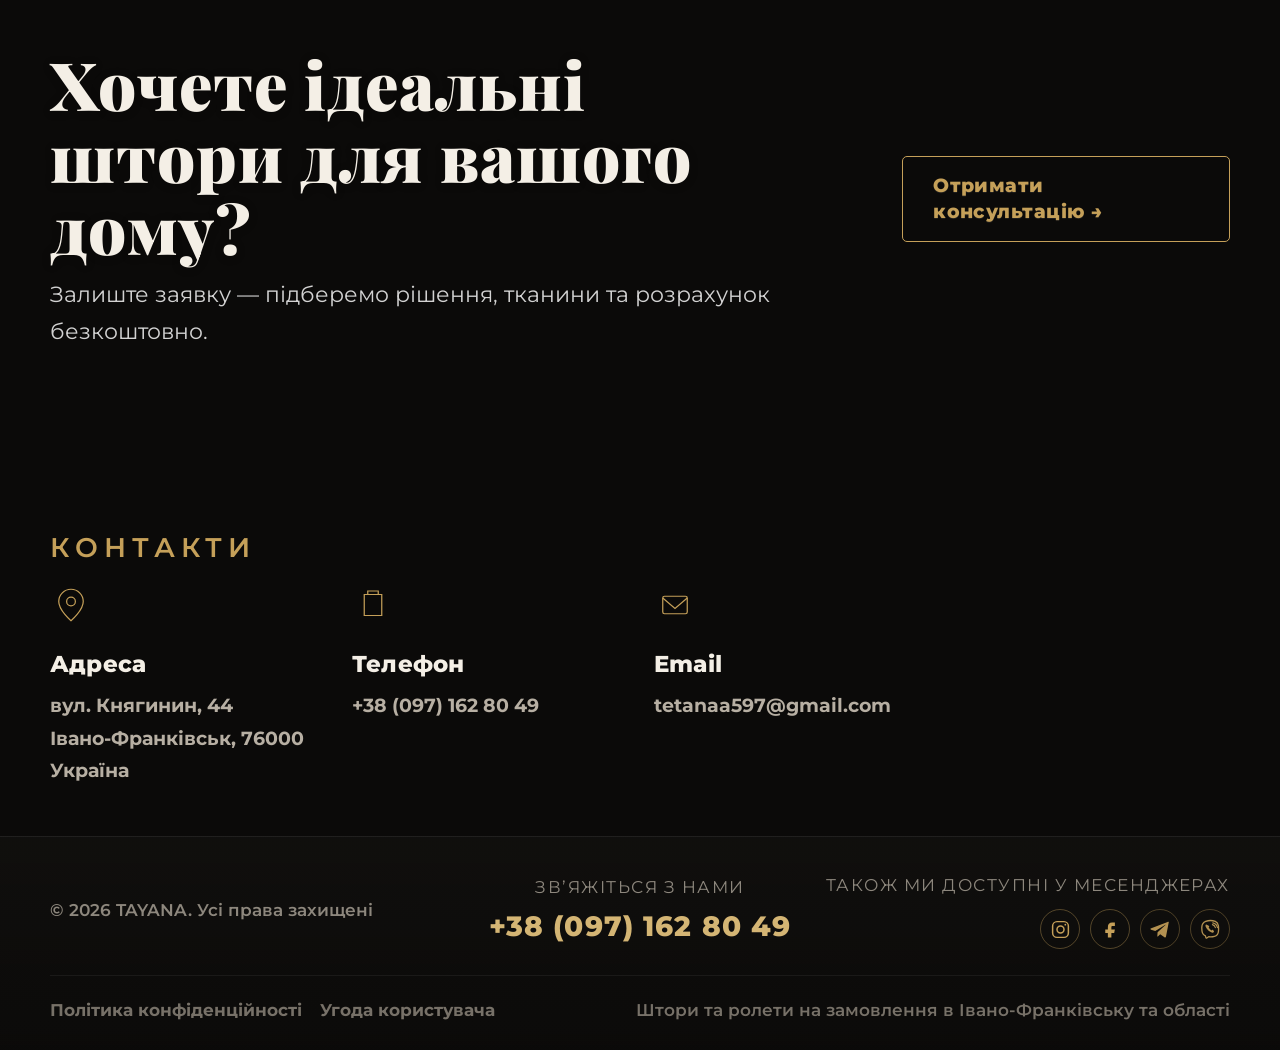
==== commit e7f26bfc: "Implement lightbox image zoom feature Added zoom functionality to lightbox images with double-click " ====
--- a/index.html
+++ b/index.html
@@ -436,7 +436,7 @@
   <span class="close" onclick="closeLightbox(event)" aria-label="Закрити">✕</span>
   <span class="nav prev" onclick="prevImage(event)" aria-label="Попереднє">❮</span>
 
-  <img id="lightbox-img" src="" alt="Фото роботи" onclick="event.stopPropagation()">
+  <img id="lightbox-img" src="" alt="Фото роботи" onclick="toggleLightboxZoom(event)" ondblclick="resetLightboxZoom(event)">
 
   <video
     id="lightbox-video"
@@ -607,6 +607,7 @@
 }
 
 function showMedia(src) {
+  setLightboxZoom(1);
   const img = document.getElementById("lightbox-img");
   const video = document.getElementById("lightbox-video");
 
@@ -653,8 +654,42 @@
   document.body.style.overflow = "hidden";
 }
 
+let lightboxZoom = 1;
+
+function setLightboxZoom(value) {
+  const img = document.getElementById("lightbox-img");
+  lightboxZoom = Math.max(1, Math.min(3, value));
+  img.style.transform = `scale(${lightboxZoom})`;
+  img.classList.toggle("is-zoomed", lightboxZoom > 1);
+  img.style.cursor = lightboxZoom > 1 ? "zoom-out" : "zoom-in";
+}
+
+function toggleLightboxZoom(e) {
+  e.stopPropagation();
+  if (window.matchMedia("(hover: hover) and (pointer: fine)").matches) {
+    setLightboxZoom(lightboxZoom > 1 ? 1 : 2);
+  }
+}
+
+function resetLightboxZoom(e) {
+  e.stopPropagation();
+  setLightboxZoom(1);
+}
+
+function handleLightboxWheel(e) {
+  const lightbox = document.getElementById("lightbox");
+  const img = document.getElementById("lightbox-img");
+  if (lightbox.style.display !== "flex" || img.style.display === "none") return;
+  if (!window.matchMedia("(hover: hover) and (pointer: fine)").matches) return;
+  e.preventDefault();
+  setLightboxZoom(lightboxZoom + (e.deltaY < 0 ? 0.25 : -0.25));
+}
+
+document.getElementById("lightbox").addEventListener("wheel", handleLightboxWheel, { passive: false });
+
 function closeLightbox(e) {
   if (e) e.stopPropagation();
+  setLightboxZoom(1);
 
   const video = document.getElementById("lightbox-video");
   if (video) {
--- a/css/style.css
+++ b/css/style.css
@@ -2257,3 +2257,111 @@
     font-size: 1rem !important;
   }
 }
+
+
+/* TAYANA — збільшена клікабельна фото-візитка */
+.hero-card {
+  position: relative;
+  display: block;
+  padding: 0;
+  width: 100%;
+  max-width: 440px;
+  max-height: min(78svh, 800px);
+  border: 1px solid rgba(212, 181, 116, 0.62);
+  border-radius: 10px;
+  cursor: zoom-in;
+  text-align: center;
+  transition: transform 0.3s ease, box-shadow 0.3s ease, border-color 0.3s ease;
+}
+
+.hero-card:hover {
+  transform: scale(1.025);
+  border-color: rgba(212, 181, 116, 0.95);
+  box-shadow: 0 22px 65px rgba(0, 0, 0, 0.42);
+}
+
+.hero-card:focus-visible {
+  outline: 2px solid var(--gold-soft);
+  outline-offset: 5px;
+}
+
+.hero-card img {
+  width: 100%;
+  height: auto;
+  max-height: min(78svh, 800px);
+  object-fit: contain;
+}
+
+.hero-card-hint {
+  position: absolute;
+  left: 10px;
+  right: 10px;
+  bottom: 10px;
+  padding: 7px 10px;
+  border: 1px solid rgba(212, 181, 116, 0.42);
+  border-radius: 5px;
+  background: rgba(11, 10, 9, 0.78);
+  color: var(--gold-soft);
+  font-size: 0.72rem;
+  line-height: 1.3;
+  letter-spacing: 0.04em;
+  opacity: 0;
+  transform: translateY(5px);
+  transition: opacity 0.25s ease, transform 0.25s ease;
+  pointer-events: none;
+}
+
+.hero-card:hover .hero-card-hint,
+.hero-card:focus-visible .hero-card-hint {
+  opacity: 1;
+  transform: translateY(0);
+}
+
+/* Трохи більше простору між візиткою та TAYANA на мобільних */
+@media (max-width: 860px) {
+  .hero-layout {
+    gap: 34px;
+  }
+
+  .hero-card {
+    max-width: 260px;
+    width: min(48vw, 260px);
+    max-height: 410px;
+  }
+
+  .hero-card img {
+    max-height: 410px;
+  }
+
+  .hero-layout .hero-brand {
+    top: 14px !important;
+    margin-top: 14px !important;
+  }
+}
+
+@media (max-width: 480px) {
+  .hero-layout {
+    gap: 34px;
+  }
+
+  .hero-card {
+    width: min(54vw, 220px);
+    max-height: 340px;
+  }
+
+  .hero-card img {
+    max-height: 340px;
+  }
+
+  .hero-layout .hero-brand {
+    top: 16px !important;
+    margin-top: 16px !important;
+  }
+}
+
+@media (prefers-reduced-motion: reduce) {
+  .hero-card,
+  .hero-card-hint {
+    transition: none;
+  }
+}
